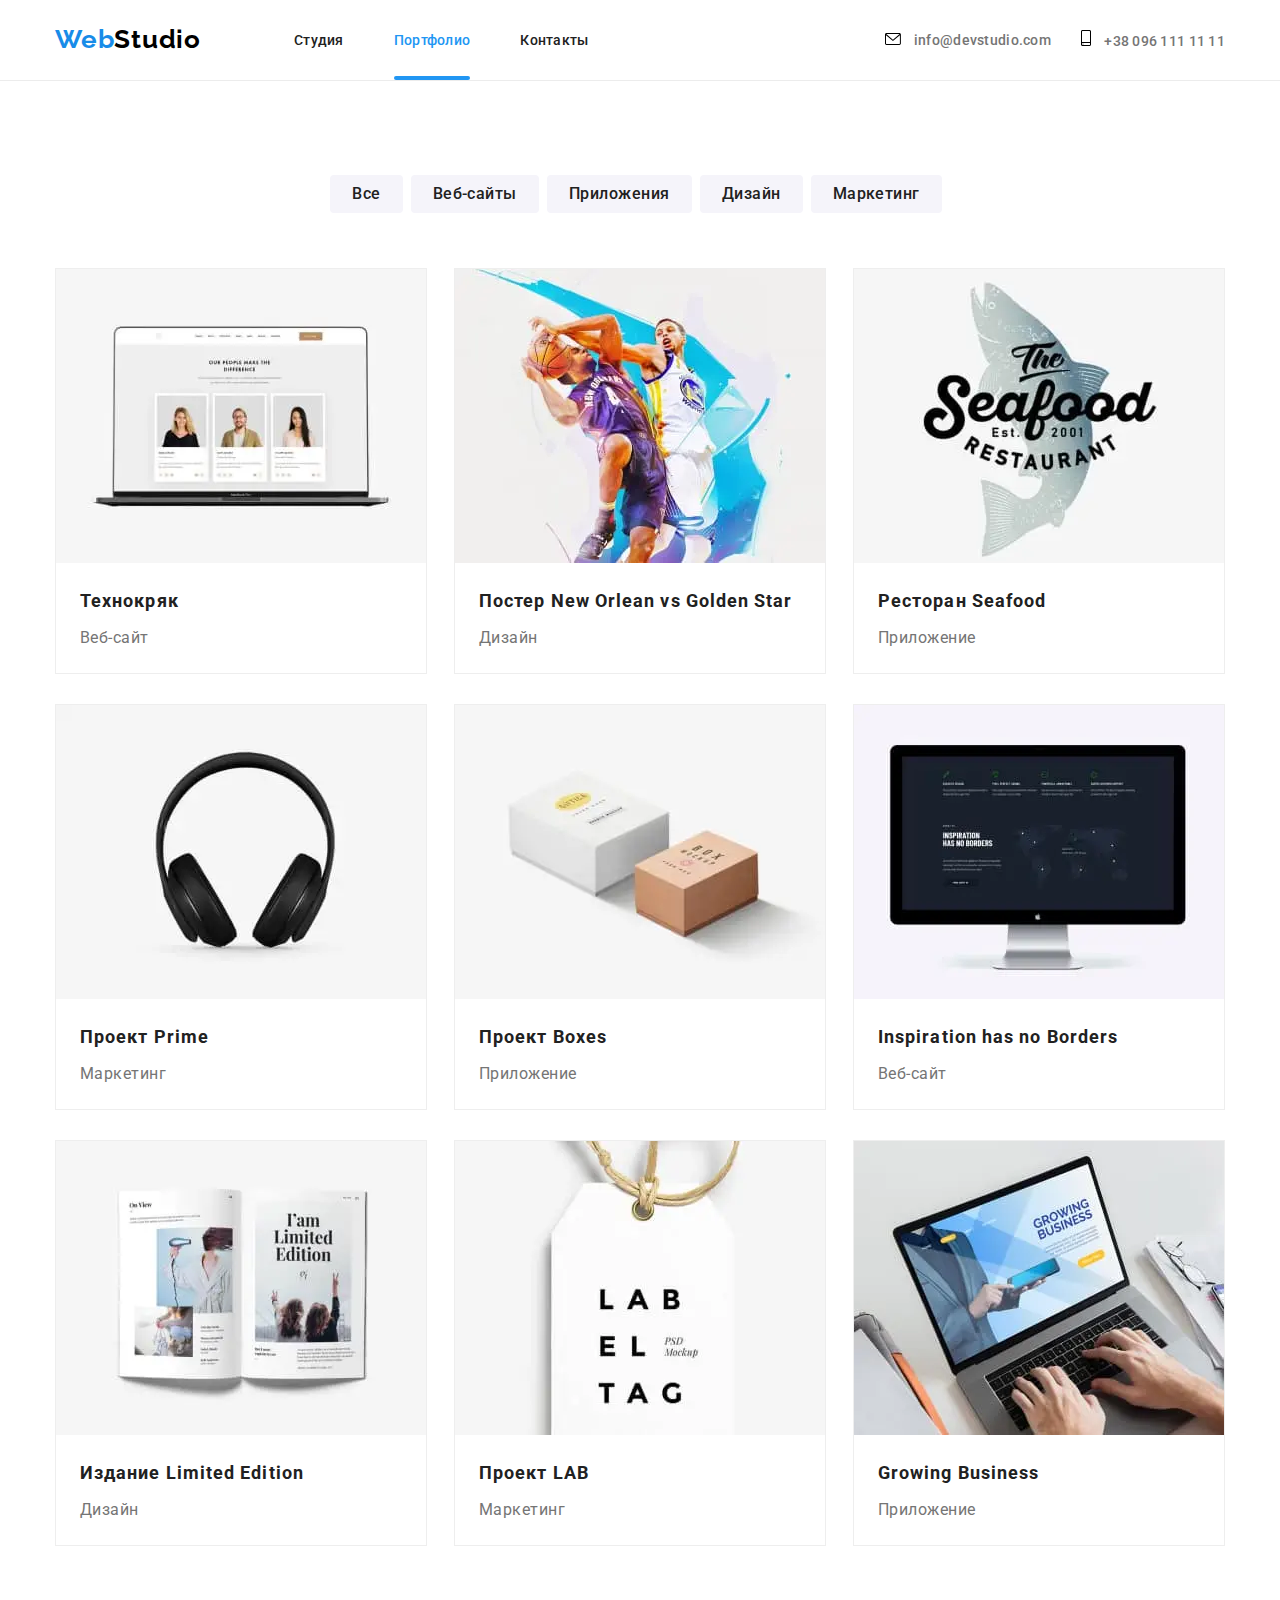
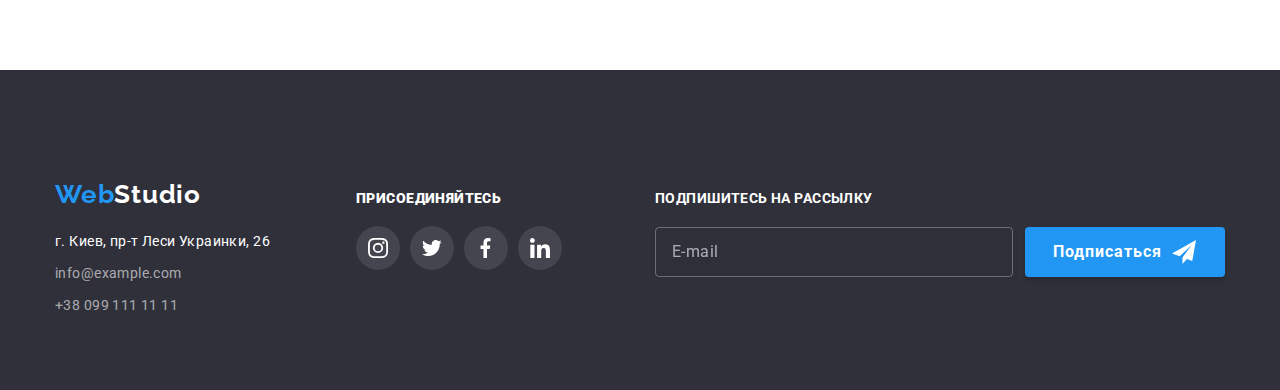
==== portfolio.html @ 48f65a8f "almost done" ====
<!DOCTYPE html>
<html lang="en">
  <head>
    <meta charset="UTF-8" />
    <meta name="viewport" content="width=device-width, initial-scale=1.0" />
    <title>Портфолио</title>
    <link rel="preconnect" href="https://fonts.gstatic.com" />
    <link
      href="https://fonts.googleapis.com/css2?family=Raleway:wght@700&family=Roboto:wght@400;500;700;900&display=swap"
      rel="stylesheet"
    />
    <link
      rel="stylesheet"
      href="https://cdnjs.cloudflare.com/ajax/libs/modern-normalize/1.0.0/modern-normalize.min.css"
    />
    <link rel="stylesheet" href="./css/portfolio.min.css" />
  </head>
  <body>
    <header class="page-header dividing-line">
      <div class="container">
        <nav class="site-nav">
          <a class="nav-logo link" href="index.html">
            Web<span class="nav-logo-style">Studio</span></a
          >
          <ul class="nav-list">
            <li class="nav-list-item">
              <a class="nav-links link" href="./index.html">Студия</a>
            </li>
            <li class="nav-list-item">
              <a
                class="nav-links current portfolio-underline link"
                href="./portfolio.html"
              >
                Портфолио
              </a>
            </li>
            <li class="nav-list-item">
              <a class="nav-links link" href="#"> Контакты</a>
            </li>
          </ul>
        </nav>
        <button type="button" class="burger-button" data-menu-button>
          <svg class="burger-icon">
            <use href="./icons/sprite-svg.svg#icon-burger"></use>
          </svg>
        </button>
        <ul class="contacts-nav">
          <li class="contacts-nav-item">
            <a class="contacts-nav-info link" href="mailto:info@devstudio.com">
              <svg class="contacts-nav-icon-mail">
                <use href="./icons/sprite-svg.svg#icon-mail"></use>
              </svg>
              info@devstudio.com</a
            >
          </li>
          <li class="contacts-nav-item">
            <a class="contacts-nav-info link" href="tel:+380961111111">
              <svg class="contacts-nav-icon-tel">
                <use href="./icons/sprite-svg.svg#icon-smartphone"></use>
              </svg>
              +38 096 111 11 11</a
            >
          </li>
        </ul>
      </div>

      <div class="mobile-menu" data-menu>
        <button type="button" class="mobile-close-button" data-menu-close>
          <svg class="close-icon">
            <use href="./icons/sprite-svg.svg#icon-close"></use>
          </svg>
        </button>
        <ul class="mobile-menu-nav">
          <li class="mobile-menu-nav-item">
            <a href="./index.html" class="mobile-menu-nav-link link current"
              >Студия</a
            >
          </li>
          <li class="mobile-menu-nav-item">
            <a href="./portfolio.html" class="mobile-menu-nav-link link"
              >Портфолио</a
            >
          </li>
          <li class="mobile-menu-nav-item">
            <a href="#" class="mobile-menu-nav-link link">Контакты</a>
          </li>
        </ul>

        <ul class="mobile-contacts-nav">
          <li class="mobile-contacts-nav-item">
            <a href="#" class="mobile-contacts-nav-link link"
              >+38 096 111 11 11</a
            >
          </li>
          <li class="mobile-contacts-nav-item">
            <a href="#" class="mobile-contacts-nav-link link"
              >info@devstudio.com</a
            >
          </li>
        </ul>

        <ul class="mobile-social-list">
          <li class="mobile-social-list-item">
            <a href="#" class="mobile-social-list-link link">Instagram</a>
          </li>
          <li class="mobile-social-list-item">
            <a href="#" class="mobile-social-list-link link">Twitter</a>
          </li>
          <li class="mobile-social-list-item">
            <a href="#" class="mobile-social-list-link link">Facebook</a>
          </li>
          <li class="mobile-social-list-item">
            <a href="#" class="mobile-social-list-link link">LinkedIn</a>
          </li>
        </ul>
      </div>
    </header>
    <main>
      <h1 class="visually-hidden">filters</h1>
      <section class="filter-menu">
        <div class="container">
          <ul class="filter-button-list">
            <li><button type="button" class="filter-button">Все</button></li>
            <li>
              <button type="button" class="filter-button">Веб-сайты</button>
            </li>
            <li>
              <button type="button" class="filter-button">Приложения</button>
            </li>
            <li><button type="button" class="filter-button">Дизайн</button></li>
            <li>
              <button type="button" class="filter-button">Маркетинг</button>
            </li>
          </ul>
        </div>
        <h2 class="visually-hidden">projects</h2>

        <div class="container">
          <ul class="projects-list">
            <li class="projects-list-item">
              <a class="projects-list-link link" href="#">
                <div class="img-container">
                  <picture class="projects-picture">
                    <source
                      srcset="
                        ./portfolio.html.img/portfolio-desktop/techno-crack.webp.webp    1x,
                        ./portfolio.html.img/portfolio-desktop/techno-crack@2x.webp.webp 2x
                      "
                      media="(min-width:1200px)"
                      type="image/webp" />
                    <source
                      srcset="
                        ./portfolio.html.img/portfolio-desktop/techno-crack.jpg    1x,
                        ./portfolio.html.img/portfolio-desktop/techno-crack@2x.jpg 2x
                      "
                      media="(min-width:1200px)" />

                    <source
                      srcset="
                        ./portfolio.html.img/portfolio-tablet/techno-crack.webp.webp    1x,
                        ./portfolio.html.img/portfolio-tablet/techno-crack@2x.webp.webp 2x
                      "
                      media="(min-width:768px)"
                      type="image/webp" />
                    <source
                      srcset="
                        ./portfolio.html.img/portfolio-tablet/techno-crack.jpg    1x,
                        ./portfolio.html.img/portfolio-tablet/techno-crack@2x.jpg 2x
                      "
                      media="(min-width:768px)" />

                    <source
                      srcset="
                        ./portfolio.html.img/portfolio-mobile/techno-crack.webp.webp    1x,
                        ./portfolio.html.img/portfolio-mobile/techno-crack@2x.webp.webp 2x
                      "
                      media="(min-width:480px)"
                      type="image/webp" />
                    <source
                      srcset="
                        ./portfolio.html.img/portfolio-mobile/techno-crack.jpg    1x,
                        ./portfolio.html.img/portfolio-mobile/techno-crack@2x.jpg 2x
                      "
                      media="(min-width:480px)" />
                    <img
                      src="./portfolio.html.img/portfolio-mobile/techno-crack.jpg"
                      alt="list of three persons on the laptop"
                  /></picture>
                  <p class="overlay">
                    Технокряк это современная площадка распространения
                    коронавируса. Компании используют эту платформу для
                    цифрового шпионажа и атак на защищённые сервера конкурентов.
                  </p>
                </div>
                <div class="img-description">
                  <h3 class="description-title">Технокряк</h3>
                  <p class="description-paragraph">Веб-сайт</p>
                </div>
              </a>
            </li>
            <li class="projects-list-item">
              <a class="projects-list-link link" href="#">
                <div class="img-container">
                  <picture class="projects-picture">
                    <source
                      srcset="
                        ./portfolio.html.img/portfolio-desktop/poster.webp.webp    1x,
                        ./portfolio.html.img/portfolio-desktop/poster@2x.webp.webp 2x
                      "
                      media="(min-width:1200px)"
                      type="image/webp" />
                    <source
                      srcset="
                        ./portfolio.html.img/portfolio-desktop.poster.jpg    1x,
                        ./portfolio.html.img/portfolio-desktop/poster@2x.jpg 2x
                      "
                      media="(min-width:1200px)" />
                    <source
                      srcset="
                        ./portfolio.html.img/portfolio-tablet/poster.webp.webp    1x,
                        ./portfolio.html.img/portfolio-tablet/poster@2x.webp.webp 2x
                      "
                      media="(min-width:768px)"
                      type="image/webp" />
                    <source
                      srcset="
                        ./portfolio.html.img/portfolio-tablet/poster.jpg    1x,
                        ./portfolio.html.img/portfolio-tablet/poster@2x.jpg 2x
                      "
                      media="(min-width:768px)" />
                    <source
                      srcset="
                        ./portfolio.html.img/portfolio-mobile/poster.webp.webp    1x,
                        ./portfolio.html.img/portfolio-mobile/poster@2x.webp.webp 2x
                      "
                      media="(min-width:480px)"
                      type="image/webp" />
                    <source
                      srcset="
                        ./portfolio.html.img/portfolio-mobile/poster.jpg    1x,
                        ./portfolio.html.img/portfolio-mobile/poster@2x.jpg 2x
                      "
                      media="(min-width:480px)" />
                    <img
                      src="./portfolio.html.img/portfolio-mobile/poster.jpg"
                      alt="New Orlean vs Golden Star Poster"
                  /></picture>
                  <p class="overlay">
                    Не волнуйтесь, если что-то не работает. Если бы всё
                    работало, вас бы уволили.
                  </p>
                </div>
                <div class="img-description">
                  <h3 class="description-title">
                    Постер New Orlean vs Golden Star
                  </h3>
                  <p class="description-paragraph">Дизайн</p>
                </div>
              </a>
            </li>
            <li class="projects-list-item">
              <a class="projects-list-link link" href="#">
                <div class="img-container">
                  <picture class="projects-picture">
                    <source
                      srcset="
                        ./portfolio.html.img/portfolio-desktop/seafood.webp.webp    1x,
                        ./portfolio.html.img/portfolio-desktop/seafood@2x.webp.webp 2x
                      "
                      media="(min-width:1200px)"
                      type="image/webp" />
                    <source
                      srcset="
                        ./portfolio.html.img/portfolio-desktop/seafood.jpg    1x,
                        ./portfolio.html.img/portfolio-desktop/seafood@2x.jpg 2x
                      "
                      media="(min-width:1200px)" />

                    <source
                      srcset="
                        ./portfolio.html.img/portfolio-tablet/seafood.webp.webp    1x,
                        ./portfolio.html.img/portfolio-tablet/seafood@2x.webp.webp 2x
                      "
                      media="(min-width:768px)"
                      type="image/webp" />

                    <source
                      srcset="
                        ./portfolio.html.img/portfolio-tablet/seafood.jpg    1x,
                        ./portfolio.html.img/portfolio-tablet/seafood@2x.jpg 2x
                      "
                      media="(min-width:768px)" />

                    <source
                      srcset="
                        ./portfolio.html.img/portfolio-mobile/seafood.webp.webp    1x,
                        ./portfolio.html.img/portfolio-mobile/seafood@2x.webp.webp 2x
                      "
                      media="(min-width:480px)"
                      type="image/webp" />

                    <source
                      srcset="
                        ./portfolio.html.img/portfolio-mobile/seafood.jpg    1x,
                        ./portfolio.html.img/portfolio-mobile/seafood@2x.jpg 2x
                      "
                      media="(min-width:480px)" />

                    <img
                      src="./portfolio.html.img/portfolio-mobile/seafood.jpg"
                      alt="the seafood restaurant logo"
                  /></picture>

                  <p class="overlay">
                    Я думаю, что Microsoft назвал технологию .Net для того,
                    чтобы она не показывалась в списках директорий Unix.
                  </p>
                </div>
                <div class="img-description">
                  <h3 class="description-title">Ресторан Seafood</h3>
                  <p class="description-paragraph">Приложение</p>
                </div>
              </a>
            </li>
            <li class="projects-list-item">
              <a class="projects-list-link link" href="#">
                <div class="img-container">
                  <picture class="projects-picture">
                    <source
                      srcset="
                        ./portfolio.html.img/portfolio-desktop/headphones.webp.webp  1x,
                        portfolio.html.img/portfolio-desktop/headphones@2x.webp.webp 2x
                      "
                      media="(min-width:1200px)"
                      type="image/webp" />

                    <source
                      srcset="
                        ./portfolio.html.img/portfolio-desktop/headphones.jpg  1x,
                        portfolio.html.img/portfolio-desktop/headphones@2x.jpg 2x
                      "
                      media="(min-width:1200px)" />

                    <source
                      srcset="
                        ./portfolio.html.img/portfolio-tablet/headphones.webp.webp  1x,
                        portfolio.html.img/portfolio-tablet/headphones@2x.webp.webp 2x
                      "
                      media="(min-width:768px)"
                      type="image/webp" />

                    <source
                      srcset="
                        ./portfolio.html.img/portfolio-tablet/headphones.jpg  1x,
                        portfolio.html.img/portfolio-tablet/headphones@2x.jpg 2x
                      "
                      media="(min-width:768px)" />

                    <source
                      srcset="
                        ./portfolio.html.img/portfolio-mobile/headphones.webp.webp  1x,
                        portfolio.html.img/portfolio-mobile/headphones@2x.webp.webp 2x
                      "
                      media="(min-width:480px)"
                      type="image/webp" />

                    <source
                      srcset="
                        ./portfolio.html.img/portfolio-mobile/headphones.jpg  1x,
                        portfolio.html.img/portfolio-mobile/headphones@2x.jpg 2x
                      "
                      media="(min-width:480px)" />
                    <img
                      src="./portfolio.html.img/portfolio-mobile/headphones.jpg"
                      alt="headphones "
                  /></picture>
                  <p class="overlay">
                    Объектно-ориентированная версия «спагетти кода» — это,
                    конечно, «лазанья код» (очень много слоев).
                  </p>
                </div>
                <div class="img-description">
                  <h3 class="description-title">Проект Prime</h3>
                  <p class="description-paragraph">Маркетинг</p>
                </div>
              </a>
            </li>
            <li class="projects-list-item">
              <a class="projects-list-link link" href="#">
                <div class="img-container">
                  <picture class="projects-picture">
                    <source
                      srcset="
                        ./portfolio.html.img/portfolio-desktop/boxes.webp.webp    1x,
                        ./portfolio.html.img/portfolio-desktop/boxes@2x.webp.webp 2x
                      "
                      media="(min-width:1200px)"
                      type="image/webp" />

                    <source
                      srcset="
                        ./portfolio.html.img/portfolio-desktop/boxes.jpg    1x,
                        ./portfolio.html.img/portfolio-desktop/boxes@2x.jpg 2x
                      "
                      media="(min-width:1200px)" />
                    <source
                      srcset="
                        ./portfolio.html.img/portfolio-tablet/boxes.webp.webp    1x,
                        ./portfolio.html.img/portfolio-tablet/boxes@2x.webp.webp 2x
                      "
                      media="(min-width:768px)"
                      type="image/webp" />
                    <source
                      srcset="
                        ./portfolio.html.img/portfolio-tablet/boxes.jpg    1x,
                        ./portfolio.html.img/portfolio-tablet/boxes@2x.jpg 2x
                      "
                      media="(min-width:768px)" />

                    <source
                      srcset="
                        ./portfolio.html.img/portfolio-mobile/boxes.webp.webp    1x,
                        ./portfolio.html.img/portfolio-mobile/boxes@2x.webp.webp 2x
                      "
                      media="(min-width:480px)"
                      type="image/webp" />
                    <source
                      srcset="
                        ./portfolio.html.img/portfolio-mobile/boxes.jpg    1x,
                        ./portfolio.html.img/portfolio-mobile/boxes@2x.jpg 2x
                      "
                      media="(min-width:480px)" />

                    <img
                      src="./portfolio.html.img/portfolio-mobile/boxes.jpg"
                      alt="brown and white boxes"
                  /></picture>
                  <p class="overlay">
                    Болтовня ничего не стоит. Покажите мне код.
                  </p>
                </div>
                <div class="img-description">
                  <h3 class="description-title">Проект Boxes</h3>
                  <p class="description-paragraph">Приложение</p>
                </div>
              </a>
            </li>
            <li class="projects-list-item">
              <a class="projects-list-link link" href="#">
                <div class="img-container">
                  <picture class="projects-picture">
                    <source
                      srcset="
                        ./portfolio.html.img/portfolio-desktop/monitor.webp.webp    1x,
                        ./portfolio.html.img/portfolio-desktop/monitor@2x.webp.webp 2x
                      "
                      media="(min-width:1200px)"
                      type="image/webp" />

                    <source
                      srcset="
                        ./portfolio.html.img/portfolio-desktop/monitor.jpg    1x,
                        ./portfolio.html.img/portfolio-desktop/monitor@2x.jpg 2x
                      "
                      media="(min-width:1200px)" />

                    <source
                      srcset="
                        ./portfolio.html.img/portfolio-tablet/monitor.webp.webp    1x,
                        ./portfolio.html.img/portfolio-tablet/monitor@2x.webp.webp 2x
                      "
                      media="(min-width:768px)"
                      type="image/webp" />
                    <source
                      srcset="
                        ./portfolio.html.img/portfolio-tablet/monitor.jpg    1x,
                        ./portfolio.html.img/portfolio-tablet/monitor@2x.jpg 2x
                      "
                      media="(min-width:768px)" />
                    <source
                      srcset="
                        ./portfolio.html.img/portfolio-mobile/monitor.webp.webp    1x,
                        ./portfolio.html.img/portfolio-mobile/monitor@2x.webp.webp 2x
                      "
                      media="(min-width:480px)"
                      type="image/webp" />
                    <source
                      srcset="
                        ./portfolio.html.img/portfolio-mobile/monitor.jpg    1x,
                        ./portfolio.html.img/portfolio-mobile/monitor@2x.jpg 2x
                      "
                      media="(min-width:480px)" />
                    <img
                      src="./portfolio.html.img/portfolio-mobile/monitor.jpg"
                      alt="monitor with information on it "
                  /></picture>
                  <p class="overlay">
                    В теории, теория и практика неразделимы. На практике это не
                    так.
                  </p>
                </div>
                <div class="img-description">
                  <h3 class="description-title">Inspiration has no Borders</h3>
                  <p class="description-paragraph">Веб-сайт</p>
                </div>
              </a>
            </li>
            <li class="projects-list-item">
              <a class="projects-list-link link" href="#">
                <div class="img-container">
                  <picture class="projects-picture">
                    <source
                      srcset="
                        ./portfolio.html.img/portfolio-desktop/limited-edition.webp.webp    1x,
                        ./portfolio.html.img/portfolio-desktop/limited-edition@2x.webp.webp 2x
                      "
                      media="(min-width:1200px)"
                      type="image/webp" />

                    <source
                      srcset="
                        ./portfolio.html.img/portfolio-desktop/limited-edition.jpg    1x,
                        ./portfolio.html.img/portfolio-desktop/limited-edition@2x.jpg 2x
                      "
                      media="(min-width:1200px)" />
                    <source
                      srcset="
                        ./portfolio.html.img/portfolio-tablet/limited-edition.webp.webp    1x,
                        ./portfolio.html.img/portfolio-tablet/limited-edition@2x.webp.webp 2x
                      "
                      media="(min-width:768px)"
                      type="image/webp" />
                    <source
                      srcset="
                        ./portfolio.html.img/portfolio-tablet/limited-edition.jpg    1x,
                        ./portfolio.html.img/portfolio-tablet/limited-edition@2x.jpg 2x
                      "
                      media="(min-width:768px)" />

                    <source
                      srcset="
                        ./portfolio.html.img/portfolio-mobile/limited-edition.webp.webp    1x,
                        ./portfolio.html.img/portfolio-mobile/limited-edition@2x.webp.webp 2x
                      "
                      media="(min-width:480px)"
                      type="image/webp" />
                    <source
                      srcset="
                        ./portfolio.html.img/portfolio-mobile/limited-edition.jpg    1x,
                        ./portfolio.html.img/portfolio-mobile/limited-edition@2x.jpg 2x
                      "
                      media="(min-width:480px)" />
                    <img
                      src="./portfolio.html.img/portfolio-mobile/limited-edition.jpg"
                      alt="a book "
                  /></picture>
                  <p class="overlay">
                    Отладка кода вдвое сложнее, чем его написание. Так что если
                    вы пишете код настолько умно, насколько можете, то вы по
                    определению недостаточно сообразительны, чтобы его
                    отлаживать.
                  </p>
                </div>
                <div class="img-description">
                  <h3 class="description-title">Издание Limited Edition</h3>
                  <p class="description-paragraph">Дизайн</p>
                </div>
              </a>
            </li>
            <li class="projects-list-item">
              <a class="projects-list-link link" href="#">
                <div class="img-container">
                  <picture class="projects-picture">
                    <source
                      srcset="
                        ./portfolio.html.img/portfolio-desktop/lab.webp.webp    1x,
                        ./portfolio.html.img/portfolio-desktop/lab@2x.webp.webp 2x
                      "
                      media="(min-width:1200px)"
                      type="image/webp" />
                    <source
                      srcset="
                        ./portfolio.html.img/portfolio-desktop/lab.jpg    1x,
                        ./portfolio.html.img/portfolio-desktop/lab@2x.jpg 2x
                      "
                      media="(min-width:1200px)" />
                    <source
                      srcset="
                        ./portfolio.html.img/portfolio-tablet/lab.webp.webp    1x,
                        ./portfolio.html.img/portfolio-tablet/lab@2x.webp.webp 2x
                      "
                      media="(min-width:768px)"
                      type="image/webp" />
                    <source
                      srcset="
                        ./portfolio.html.img/portfolio-tablet/lab.jpg    1x,
                        ./portfolio.html.img/portfolio-tablet/lab@2x.jpg 2x
                      "
                      media="(min-width:768px)" />

                    <source
                      srcset="
                        ./portfolio.html.img/portfolio-mobile/lab.webp.webp    1x,
                        ./portfolio.html.img/portfolio-mobile/lab@2x.webp.webp 2x
                      "
                      media="(min-width:480px)
                       "
                      type="imae/webp" />
                    <source
                      srcset="
                        ./portfolio.html.img/portfolio-mobile/lab.jpg    1x,
                        ./portfolio.html.img/portfolio-mobile/lab@2x.jpg 2x
                      "
                      media="(min-width:480px)" />
                    <img
                      src="./portfolio.html.img/portfolio-mobile/lab.jpg"
                      alt="labeltag"
                  /></picture>
                  <p class="overlay">
                    Большинство хороших программистов делают свою работу не
                    потому, что ожидают оплаты или признания, а потому что
                    получают удовольствие от программирования.
                  </p>
                </div>
                <div class="img-description">
                  <h3 class="description-title">Проект LAB</h3>
                  <p class="description-paragraph">Маркетинг</p>
                </div>
              </a>
            </li>
            <li class="projects-list-item">
              <a class="projects-list-link link" href="#">
                <div class="img-container">
                  <picture class="projects-picture">
                    <source
                      srcset="
                        ./portfolio.html.img/portfolio-desktop/growing-business.webp.webp    1x,
                        ./portfolio.html.img/portfolio-desktop/growing-business@2x.webp.webp 2x
                      "
                      media="(min-width:1200px)"
                      type="image/webp" />
                    <source
                      srcset="
                        ./portfolio.html.img/portfolio-desktop/growing-business.jpg    1x,
                        ./portfolio.html.img/portfolio-desktop/growing-business@2x.jpg 2x
                      "
                      media="(min-width:1200px)" />
                    <source
                      srcset="
                        ./portfolio.html.img/portfolio-tablet/growing-business.webp.webp    1x,
                        ./portfolio.html.img/portfolio-tablet/growing-business@2x.webp.webp 2x
                      "
                      media="(min-width:768px)"
                      type="image/webp" />
                    <source
                      srcset="
                        ./portfolio.html.img/portfolio-tablet/growing-business.jpg    1x,
                        ./portfolio.html.img/portfolio-tablet/growing-business@2x.jpg 2x
                      "
                      media="(min-width:768px)" />
                    <source
                      srcset="
                        ./portfolio.html.img/portfolio-mobile/growing-business.webp.webp    1x,
                        ./portfolio.html.img/portfolio-mobile/growing-business@2x.webp.webp 2x
                      "
                      media="(min-width:480px)"
                      type="image/webp" />
                    <source
                      srcset="
                        ./portfolio.html.img/portfolio-mobile/growing-business.jpg    1x,
                        ./portfolio.html.img/portfolio-mobile/growing-business@2x.jpg 2x
                      "
                      media="(min-width:480px)" />
                    <img
                      src="./portfolio.html.img/portfolio-mobile/growing-business.jpg"
                      alt="a person works on laptop "
                  /></picture>
                  <p class="overlay">
                    Всегда пишите код так, будто сопровождать его будет склонный
                    к насилию психопат, который знает, где вы живете.
                  </p>
                </div>
                <div class="img-description">
                  <h3 class="description-title">Growing Business</h3>
                  <p class="description-paragraph">Приложение</p>
                </div>
              </a>
            </li>
          </ul>
        </div>
      </section>
    </main>
    <footer class="footer">
      <div class="container footer-social-container">
        <address class="main-contacts">
          <a href="index.html" class="footer-logo link">
            Web<span class="footer-logo-style">Studio</span></a
          >
          <ul>
            <li class="footer-list-item">
              <a
                class="address-on-map link"
                href="https://goo.gl/maps/1etui27LHii61bxHA"
                target="_blank"
                >г. Киев, пр-т Леси Украинки, 26</a
              >
            </li>
            <li class="footer-list-item">
              <a class="footer-contact-info link" href="mailto:info@example.com"
                >info@example.com</a
              >
            </li>
            <li class="footer-list-item">
              <a class="footer-contact-info link" href="tel:+380991111111">
                +38 099 111 11 11</a
              >
            </li>
          </ul>
        </address>

        <div class="footer-links-list">
          <p class="join-us">присоединяйтесь</p>
          <ul class="footer-social-list">
            <li class="footer-social-item">
              <a href="" class="footer-social-link link">
                <svg class="footer-social-icon">
                  <use href="./icons/sprite-svg.svg#icon-instagram"></use>
                </svg>
              </a>
            </li>
            <li class="footer-social-item">
              <a href="" class="footer-social-link link">
                <svg class="footer-social-icon">
                  <use href="./icons/sprite-svg.svg#icon-twitter"></use>
                </svg>
              </a>
            </li>
            <li class="footer-social-item">
              <a href="" class="footer-social-link link">
                <svg class="footer-social-icon">
                  <use href="./icons/sprite-svg.svg#icon-facebook"></use>
                </svg>
              </a>
            </li>
            <li class="footer-social-item">
              <a href="" class="footer-social-link link">
                <svg class="footer-social-icon">
                  <use href="./icons/sprite-svg.svg#icon-linkedin"></use>
                </svg>
              </a>
            </li>
          </ul>
        </div>
        <div class="footer-submit-wrapper">
          <p class="footer-action-call">Подпишитесь на рассылку</p>
          <form action="#" class="footer-submit-form">
            <input
              type="email"
              placeholder="E-mail"
              class="footer-submit-input"
              name="user-email"
              required=""
            /><button class="footer-submit-button" type="submit">
              Подписаться
              <svg width="24" height="24" class="submit-icon">
                <use href="./icons/sprite-svg.svg#icon-send"></use>
              </svg>
            </button>
          </form>
        </div>
      </div>
    </footer>
    <script src="./js/mobile-menu.js"></script>
  </body>
</html>
---- css/portfolio.min.css ----
:root{--mostly-used-color: #212121;--second-level-color: #757575;--accent-color: #2196f3}body{color:var(--mostly-used-color);font-family:Roboto, sans-serif}ul,ol{padding:0;margin:0}.visually-hidden{position:absolute !important;clip:rect(1px 1px 1px 1px);clip:rect(1px, 1px, 1px, 1px);padding:0 !important;border:0 !important;height:1px !important;width:1px !important;overflow:hidden}h1,h2,h3,h4,h5,h6,p{margin:0;padding:0}li{list-style:none}.link{text-decoration:none;color:inherit}.anchor{display:inline-block}img{display:block;max-width:100%;height:auto}.container{width:100%;padding:0 15px}.page-header .container{display:-webkit-box;display:-ms-flexbox;display:flex;-webkit-box-pack:justify;-ms-flex-pack:justify;justify-content:space-between;-webkit-box-align:center;-ms-flex-align:center;align-items:center;margin:0 auto}@media screen and (max-width: 479px){.customers-list{-webkit-box-pack:center;-ms-flex-pack:center;justify-content:center}}@media screen and (min-width: 480px){.container{width:480px;margin:0 auto}}@media screen and (min-width: 768px){.container{width:768px;margin:0 auto}}@media screen and (min-width: 1200px){.container{width:1200px}}@media screen and (max-width: 767px){.nav-list{display:none}.contacts-nav{display:none}}.nav-logo,.footer-logo{display:-webkit-box;display:-ms-flexbox;display:flex;font-family:Raleway;font-weight:700;font-size:26px;line-height:1.192;letter-spacing:0.03em;color:#2196f3;-webkit-transition:color 250ms cubic-bezier(0.4, 0, 0.2, 1);transition:color 250ms cubic-bezier(0.4, 0, 0.2, 1)}.nav-logo-style{color:#000000}.nav-logo,.footer-logo:focus,.nav-logo,.footer-logo:hover{color:#188ce8}@media screen and (max-width: 767px){.burger-button,.mobile-close-button{background-color:transparent;border:none;padding:0}.burger-icon{width:40px;height:40px;-webkit-transition:fill 250ms cubic-bezier(0.4, 0, 0.2, 1);transition:fill 250ms cubic-bezier(0.4, 0, 0.2, 1)}.burger-button:focus .burger-icon{fill:var(--accent-color)}.mobile-menu{position:absolute;top:0;left:50%;-webkit-transform:translateX(-50%) translateY(-100%);transform:translateX(-50%) translateY(-100%);width:100%;max-width:480px;height:100vh;padding:48px 40px;background-color:#ffffff;overflow-y:scroll;z-index:99;-webkit-transition:-webkit-transform 250ms cubic-bezier(0.4, 0, 0.2, 1);transition:-webkit-transform 250ms cubic-bezier(0.4, 0, 0.2, 1);transition:transform 250ms cubic-bezier(0.4, 0, 0.2, 1);transition:transform 250ms cubic-bezier(0.4, 0, 0.2, 1), -webkit-transform 250ms cubic-bezier(0.4, 0, 0.2, 1)}.mobile-menu.is-open{-webkit-transform:translateX(-50%) translateY(0%);transform:translateX(-50%) translateY(0%)}.close-icon{width:40px;height:40px;-webkit-transition:fill 250ms cubic-bezier(0.4, 0, 0.2, 1);transition:fill 250ms cubic-bezier(0.4, 0, 0.2, 1)}.mobile-close-button{position:absolute;top:10px;right:15px}.mobile-close-button:focus .close-icon{fill:var(--accent-color)}.mobile-menu-nav-link{font-weight:500;font-size:40px;line-height:1.175;letter-spacing:0.02em}.mobile-menu-nav-link:focus{color:var(--accent-color)}.current{color:var(--accent-color)}.mobile-menu-nav-item:not(:last-child){margin-bottom:32px}.mobile-contacts-nav-item:first-child{font-weight:500;margin-top:306px;font-size:34px;line-height:1.176;letter-spacing:0.02em;color:var(--accent-color);margin-bottom:32px;-webkit-box-align:center;-ms-flex-align:center;align-items:center}.mobile-contacts-nav-item:last-child{font-weight:500;font-size:24px;line-height:1.166;letter-spacing:0.02em}.mobile-social-list{display:-webkit-box;display:-ms-flexbox;display:flex}.mobile-social-list-link{font-weight:500;font-size:18px;line-height:1.22;letter-spacing:0.02em;color:var(--accent-color)}.mobile-social-list-item:not(:last-child)::after{content:'';margin-left:10px;margin-right:-10px;width:22px;height:0px;border:1px solid rgba(33,33,33,0.2);-webkit-transform:rotate(90deg);transform:rotate(90deg)}.mobile-social-list-item{margin-top:64px}.mobile-social-list-item:not(:first-child){margin-left:20px}}@media screen and (min-width: 768px){.mobile-menu{display:none}.burger-button{display:none}.site-nav{display:-webkit-box;display:-ms-flexbox;display:flex;-webkit-box-align:center;-ms-flex-align:center;align-items:center}.nav-list{display:-webkit-box;display:-ms-flexbox;display:flex;margin-left:88px}.nav-list-item{margin-right:50px}.nav-list-item:last-child{margin-right:0px}.contacts-nav-icon-mail{width:14px;height:10px}.contacts-nav-icon-tel{width:10px;height:14px}.nav-logo{padding-top:26px;padding-bottom:26px}.contacts-nav-info{font-weight:500;font-size:12px;line-height:1.166;letter-spacing:0.02em}.contacts-nav-item:not(:last-child){margin-bottom:10px}.nav-links{font-weight:500;position:relative;display:block;font-size:14px;padding-bottom:32px;padding-top:32px;line-height:1.142;letter-spacing:0.02em;-webkit-transition:color 250ms cubic-bezier(0.4, 0, 0.2, 1);transition:color 250ms cubic-bezier(0.4, 0, 0.2, 1)}.nav-links:hover,.nav-links:focus{color:var(--accent-color)}.current{color:var(--accent-color)}}@media screen and (min-width: 1200px){.contacts-nav{display:-webkit-box;display:-ms-flexbox;display:flex;margin-left:auto;-webkit-box-align:center;-ms-flex-align:center;align-items:center;-webkit-box-pack:center;-ms-flex-pack:center;justify-content:center}.contacts-nav .contacts-nav-item:not(:last-child){margin-right:30px}.nav-list{margin-left:93px}.nav-list{display:-webkit-box;display:-ms-flexbox;display:flex}.nav-list .nav-list-item:not(:last-child){margin-right:50px}.contacts-nav-icon-mail{width:16px;height:12px;margin-right:10px}.contacts-nav-icon-tel{width:10px;height:16px;margin-right:10px}.contacts-nav-info{font-weight:500;font-size:14px;line-height:1.142;letter-spacing:0.02em}.contacts-nav-item:not(:last-child){margin-bottom:0px}.nav-logo{padding-top:24px;padding-bottom:25px}.nav-logo,.footer-logo{font-family:Raleway;font-weight:700;font-size:26px;line-height:1.192;letter-spacing:0.03em;color:#2196f3;-webkit-transition:color 250ms cubic-bezier(0.4, 0, 0.2, 1);transition:color 250ms cubic-bezier(0.4, 0, 0.2, 1)}.nav-logo-style{color:#000000}.nav-logo,.footer-logo:focus,.nav-logo,.footer-logo:hover{color:#188ce8}.contacts-nav-info{font-weight:500;font-size:14px;line-height:1.142;letter-spacing:0.02em;color:var(--second-level-color);-webkit-transition:color 250ms cubic-bezier(0.4, 0, 0.2, 1);transition:color 250ms cubic-bezier(0.4, 0, 0.2, 1)}.contacts-nav-info:hover,.contacts-nav-info:focus{color:var(--accent-color)}.page-header .contacts-nav-info{padding-top:32px;padding-bottom:32px}.contacts-nav-icon-mail{-webkit-transition:fill 250ms cubic-bezier(0.4, 0, 0.2, 1);transition:fill 250ms cubic-bezier(0.4, 0, 0.2, 1)}.contacts-nav-info:hover .contacts-nav-icon-mail,.contacts-nav-info:focus .contacts-nav-icon-mail{fill:var(--accent-color)}.contacts-nav-icon-tel{-webkit-transition:fill 250ms cubic-bezier(0.4, 0, 0.2, 1);transition:fill 250ms cubic-bezier(0.4, 0, 0.2, 1)}.contacts-nav-info:hover .contacts-nav-icon-tel,.contact-nav-info:focus .contacts-nav-icon-tel{fill:var(--accent-color)}}.studio-underline::after{position:absolute;bottom:0;content:'';display:block;width:100%;height:4px;background:#2196f3;border-radius:2px}.portfolio-underline::before{position:absolute;bottom:0;content:'';display:block;width:100%;height:4px;background:#2196f3;border-radius:2px}.dividing-line{border-bottom:1px solid #ececec}.filter-menu{padding-top:94px;padding-bottom:94px}.filter-button-list{display:-webkit-box;display:-ms-flexbox;display:flex;-ms-flex-wrap:wrap;flex-wrap:wrap;margin-bottom:40px}.filter-button:nth-last-child(-n+2){margin-bottom:15px}.filter-button{font-weight:500;padding-left:22px;padding-right:22px;padding-top:6px;padding-bottom:6px;font-size:16px;line-height:1.625;letter-spacing:0.03em;color:var(--mostly-used-color);margin-right:8px;background:#f5f4fa;border:none;border-radius:4px;cursor:pointer;-webkit-transition:all 250ms cubic-bezier(0.4, 0, 0.2, 1);transition:all 250ms cubic-bezier(0.4, 0, 0.2, 1)}.filter-button:hover,.filter-button:focus{color:#ffffff;background-color:var(--accent-color);-webkit-box-shadow:0px 3px 1px rgba(0,0,0,0.1),0px 1px 2px rgba(0,0,0,0.08),0px 2px 2px rgba(0,0,0,0.12);box-shadow:0px 3px 1px rgba(0,0,0,0.1),0px 1px 2px rgba(0,0,0,0.08),0px 2px 2px rgba(0,0,0,0.12);border-radius:4px}@media screen and (min-width: 768px){.filter-button-list{-webkit-box-pack:center;-ms-flex-pack:center;justify-content:center}}.projects-list{display:-webkit-box;display:-ms-flexbox;display:flex;-ms-flex-wrap:wrap;flex-wrap:wrap}.projects-list-link{display:block;background:#ffffff;border:1px solid #eeeeee;-webkit-box-sizing:border-box;box-sizing:border-box;-webkit-transition:background-color 250ms cubic-bezier(0.4, 0, 0.2, 1),border 250ms cubic-bezier(0.4, 0, 0.2, 1),-webkit-box-shadow 250ms cubic-bezier(0.4, 0, 0.2, 1);transition:background-color 250ms cubic-bezier(0.4, 0, 0.2, 1),border 250ms cubic-bezier(0.4, 0, 0.2, 1),-webkit-box-shadow 250ms cubic-bezier(0.4, 0, 0.2, 1);transition:background-color 250ms cubic-bezier(0.4, 0, 0.2, 1),border 250ms cubic-bezier(0.4, 0, 0.2, 1),box-shadow 250ms cubic-bezier(0.4, 0, 0.2, 1);transition:background-color 250ms cubic-bezier(0.4, 0, 0.2, 1),border 250ms cubic-bezier(0.4, 0, 0.2, 1),box-shadow 250ms cubic-bezier(0.4, 0, 0.2, 1),-webkit-box-shadow 250ms cubic-bezier(0.4, 0, 0.2, 1)}.projects-list-link:hover,.projects-list-link:focus{background-color:#ffffff;border:1px solid #eeeeee;-webkit-box-sizing:border-box;box-sizing:border-box;-webkit-box-shadow:0px 1px 1px rgba(0,0,0,0.12),0px 4px 4px rgba(0,0,0,0.06),1px 4px 6px rgba(0,0,0,0.16);box-shadow:0px 1px 1px rgba(0,0,0,0.12),0px 4px 4px rgba(0,0,0,0.06),1px 4px 6px rgba(0,0,0,0.16)}.img-container{position:relative;overflow:hidden}.overlay{position:absolute;width:100%;height:100%;top:0;left:0;padding:63px 24px;font-weight:400;font-size:18px;line-height:1.555;letter-spacing:0.03em;color:#ffffff;background-color:rgba(33,150,243,0.9);-webkit-transform:translateY(100%);transform:translateY(100%);-webkit-transition:-webkit-transform 250ms cubic-bezier(0.4, 0, 0.2, 1);transition:-webkit-transform 250ms cubic-bezier(0.4, 0, 0.2, 1);transition:transform 250ms cubic-bezier(0.4, 0, 0.2, 1);transition:transform 250ms cubic-bezier(0.4, 0, 0.2, 1), -webkit-transform 250ms cubic-bezier(0.4, 0, 0.2, 1)}.projects-list-link:hover .overlay,.projects-list-link:focus .overlay{-webkit-transform:translateY(0);transform:translateY(0)}.projects-list-item{margin-bottom:30px}.img-description{padding:20px 24px}.description-title{font-weight:700;font-size:18px;line-height:2;letter-spacing:0.06em;color:var(--mostly-used-color);-webkit-transition:color 250ms cubic-bezier(0.4, 0, 0.2, 1);transition:color 250ms cubic-bezier(0.4, 0, 0.2, 1)}.description-title:hover,.description-title:focus{color:var(--accent-color)}.description-paragraph{font-weight:400;margin-top:4px;font-size:16px;line-height:1.875;letter-spacing:0.03em;color:var(--second-level-color);-webkit-transition:color 250ms cubic-bezier(0.4, 0, 0.2, 1);transition:color 250ms cubic-bezier(0.4, 0, 0.2, 1)}.description-paragraph:hover,.description-paragraph:focus{color:var(--accent-color)}@media screen and (min-width: 768px){.projects-list{-webkit-box-pack:justify;-ms-flex-pack:justify;justify-content:space-between}}.footer{background-color:#2f303a;padding-top:60px;padding-bottom:60px}.footer-logo{margin-bottom:20px;display:-webkit-box;display:-ms-flexbox;display:flex;-webkit-box-pack:center;-ms-flex-pack:center;justify-content:center}.footer-logo-style{color:#ffffff}.footer-list-item{display:-webkit-box;display:-ms-flexbox;display:flex;-webkit-box-pack:center;-ms-flex-pack:center;justify-content:center;margin-bottom:8px}.main-contacts{font-family:inherit;font-style:inherit;min-width:231px}.footer-contact-info{font-weight:400;font-size:14px;line-height:1.714;letter-spacing:0.03em;color:rgba(255,255,255,0.6);-webkit-transition:color 250ms cubic-bezier(0.4, 0, 0.2, 1);transition:color 250ms cubic-bezier(0.4, 0, 0.2, 1)}.footer-contact-info:hover,.footer-contact-info:focus{color:var(--accent-color)}.address-on-map{font-weight:400;font-size:14px;line-height:1.714;letter-spacing:0.03em;color:#ffffff;-webkit-transition:color 250ms cubic-bezier(0.4, 0, 0.2, 1);transition:color 250ms cubic-bezier(0.4, 0, 0.2, 1)}.address-on-map:hover,.address-on-map:focus{color:var(--accent-color)}.footer-social-container{-webkit-box-align:baseline;-ms-flex-align:baseline;align-items:baseline}.footer-social-item{margin-right:10px}.footer-social-item:last-child{margin-right:0px}.join-us{text-align:center;font-weight:900;font-size:14px;line-height:1.142;letter-spacing:0.03em;text-transform:uppercase;color:#ffffff;margin-top:60px;margin-bottom:20px}.footer-social-list{-webkit-box-pack:center;-ms-flex-pack:center;justify-content:center;margin-top:20px;margin-bottom:60px;display:-webkit-box;display:-ms-flexbox;display:flex;-webkit-box-align:baseline;-ms-flex-align:baseline;align-items:baseline}.footer-social-icon{width:20px;height:20px;fill:#ffffff}.footer-social-link{width:44px;height:44px;display:-webkit-box;display:-ms-flexbox;display:flex;-webkit-box-pack:center;-ms-flex-pack:center;justify-content:center;-webkit-box-align:center;-ms-flex-align:center;align-items:center;border-radius:50%;background-color:rgba(255,255,255,0.1);-webkit-transition:background-color 250ms cubic-bezier(0.4, 0, 0.2, 1);transition:background-color 250ms cubic-bezier(0.4, 0, 0.2, 1)}.footer-social-link:hover,.footer-social-link:focus{background-color:var(--accent-color)}.footer-submit-wrapper{display:-webkit-box;display:-ms-flexbox;display:flex;-webkit-box-orient:vertical;-webkit-box-direction:normal;-ms-flex-direction:column;flex-direction:column}.footer-action-call{margin-bottom:20px;text-align:center;font-weight:700;font-size:14px;line-height:1.14;letter-spacing:0.03em;text-transform:uppercase;color:#ffffff}.footer-submit-form{display:-webkit-box;display:-ms-flexbox;display:flex;-webkit-box-align:center;-ms-flex-align:center;align-items:center;-webkit-box-orient:vertical;-webkit-box-direction:normal;-ms-flex-direction:column;flex-direction:column}.footer-submit-input{margin-bottom:20px;border:1px solid rgba(255,255,255,0.3);-webkit-box-sizing:border-box;box-sizing:border-box;-webkit-filter:drop-shadow(0px 4px 4px rgba(0,0,0,0.15));filter:drop-shadow(0px 4px 4px rgba(0,0,0,0.15));border-radius:4px;background-color:inherit;padding-top:15px;padding-bottom:15px;padding-left:16px;width:450px;height:50px;outline:none;font-weight:400;font-size:16px;line-height:1.25;letter-spacing:0.03em;color:#ffffff}.footer-submit-input:focus{border:1px solid var(--accent-color);border-radius:3px}.footer-submit-input::-webkit-input-placeholder{font-weight:400;font-size:16px;line-height:1.25;letter-spacing:0.03em;color:rgba(255,255,255,0.6)}.footer-submit-input:-ms-input-placeholder{font-weight:400;font-size:16px;line-height:1.25;letter-spacing:0.03em;color:rgba(255,255,255,0.6)}.footer-submit-input::-ms-input-placeholder{font-weight:400;font-size:16px;line-height:1.25;letter-spacing:0.03em;color:rgba(255,255,255,0.6)}.footer-submit-input::placeholder{font-weight:400;font-size:16px;line-height:1.25;letter-spacing:0.03em;color:rgba(255,255,255,0.6)}@media screen and (max-width: 479px){.footer-submit-input{width:320px}}.footer-submit-button{width:200px;display:-webkit-box;display:-ms-flexbox;display:flex;-webkit-box-align:center;-ms-flex-align:center;align-items:center;min-width:200px;background-color:var(--accent-color);-webkit-box-shadow:0px 4px 4px rgba(0,0,0,0.15);box-shadow:0px 4px 4px rgba(0,0,0,0.15);border:none;border-radius:4px;padding:10px 28px;font-weight:700;font-size:16px;line-height:1.87;text-align:center;letter-spacing:0.06em;color:#ffffff;cursor:pointer;-webkit-transition:background-color 250ms cubic-bezier(0.4, 0, 0.2, 1);transition:background-color 250ms cubic-bezier(0.4, 0, 0.2, 1)}.footer-submit-button:hover,.footer-submit-button:focus{background-color:#188ce8}.submit-icon{margin-left:10px}@media screen and (min-width: 768px){.footer-social-container{display:-webkit-box;display:-ms-flexbox;display:flex;-ms-flex-wrap:wrap;flex-wrap:wrap;-webkit-box-align:baseline;-ms-flex-align:baseline;align-items:baseline;-webkit-box-pack:center;-ms-flex-pack:center;justify-content:center}.main-contacts{margin-right:165px}.footer-submit-wrapper{margin-top:60px}}@media screen and (min-width: 1200px){.footer-list-item{-webkit-box-pack:left;-ms-flex-pack:left;justify-content:left}.footer-social-container{-webkit-box-pack:left;-ms-flex-pack:left;justify-content:left}.footer-logo{-webkit-box-pack:left;-ms-flex-pack:left;justify-content:left}.main-contacts{margin-right:70px}.footer-submit-input{width:358px;margin-right:12px}.join-us{text-align:left}.footer-action-call{text-align:left}.footer-submit-wrapper{margin-left:93px}.footer-submit-form{-webkit-box-orient:horizontal;-webkit-box-direction:normal;-ms-flex-direction:row;flex-direction:row;-webkit-box-align:baseline;-ms-flex-align:baseline;align-items:baseline}}
/*# sourceMappingURL=portfolio.min.css.map */
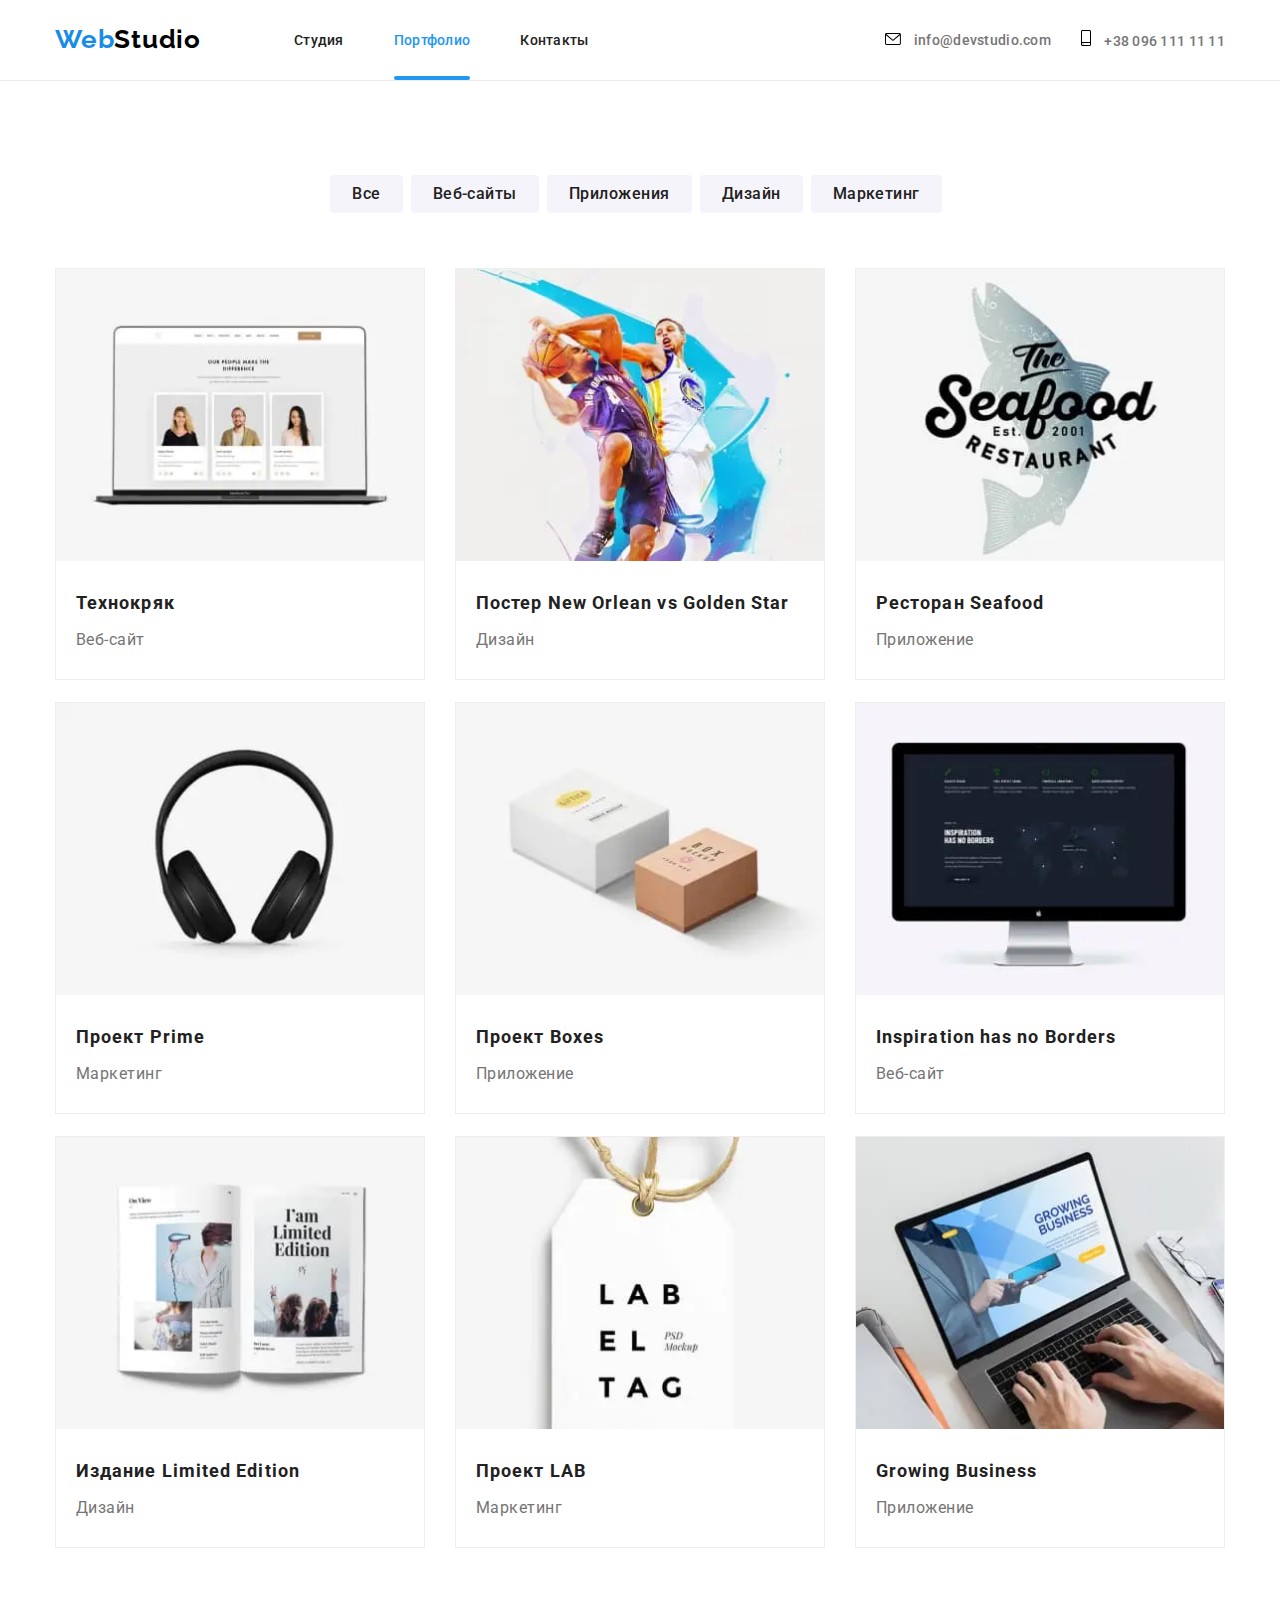
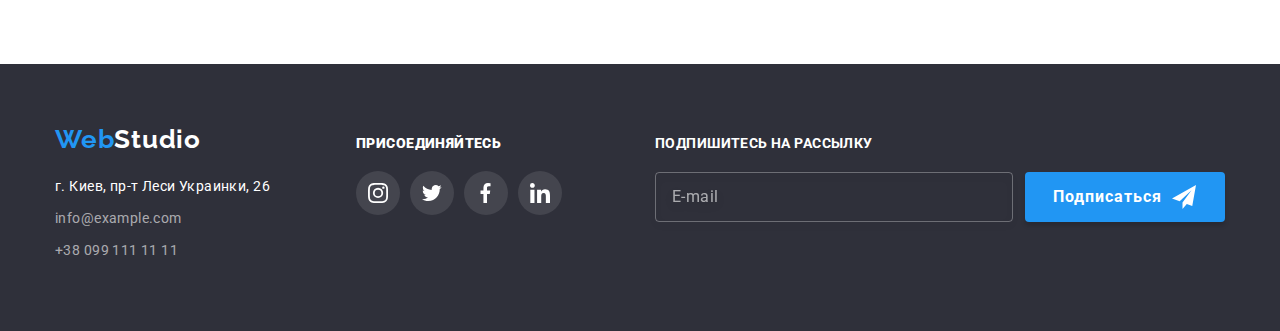
==== commit 1e77d6b9: "готово" ====
--- a/portfolio.html
+++ b/portfolio.html
@@ -72,12 +72,10 @@
         </button>
         <ul class="mobile-menu-nav">
           <li class="mobile-menu-nav-item">
-            <a href="./index.html" class="mobile-menu-nav-link link current"
-              >Студия</a
-            >
+            <a href="./index.html" class="mobile-menu-nav-link link">Студия</a>
           </li>
           <li class="mobile-menu-nav-item">
-            <a href="./portfolio.html" class="mobile-menu-nav-link link"
+            <a href="./portfolio.html" class="mobile-menu-nav-link link current"
               >Портфолио</a
             >
           </li>
@@ -86,33 +84,35 @@
           </li>
         </ul>
 
-        <ul class="mobile-contacts-nav">
-          <li class="mobile-contacts-nav-item">
-            <a href="#" class="mobile-contacts-nav-link link"
-              >+38 096 111 11 11</a
-            >
-          </li>
-          <li class="mobile-contacts-nav-item">
-            <a href="#" class="mobile-contacts-nav-link link"
-              >info@devstudio.com</a
-            >
-          </li>
-        </ul>
-
-        <ul class="mobile-social-list">
-          <li class="mobile-social-list-item">
-            <a href="#" class="mobile-social-list-link link">Instagram</a>
-          </li>
-          <li class="mobile-social-list-item">
-            <a href="#" class="mobile-social-list-link link">Twitter</a>
-          </li>
-          <li class="mobile-social-list-item">
-            <a href="#" class="mobile-social-list-link link">Facebook</a>
-          </li>
-          <li class="mobile-social-list-item">
-            <a href="#" class="mobile-social-list-link link">LinkedIn</a>
-          </li>
-        </ul>
+        <div class="mobile-menu-contacts-container">
+          <ul class="mobile-contacts-nav">
+            <li class="mobile-contacts-nav-item">
+              <a href="#" class="mobile-contacts-nav-link link"
+                >+38 096 111 11 11</a
+              >
+            </li>
+            <li class="mobile-contacts-nav-item">
+              <a href="#" class="mobile-contacts-nav-link link"
+                >info@devstudio.com</a
+              >
+            </li>
+          </ul>
+
+          <ul class="mobile-social-list">
+            <li class="mobile-social-list-item">
+              <a href="#" class="mobile-social-list-link link">Instagram</a>
+            </li>
+            <li class="mobile-social-list-item">
+              <a href="#" class="mobile-social-list-link link">Twitter</a>
+            </li>
+            <li class="mobile-social-list-item">
+              <a href="#" class="mobile-social-list-link link">Facebook</a>
+            </li>
+            <li class="mobile-social-list-item">
+              <a href="#" class="mobile-social-list-link link">LinkedIn</a>
+            </li>
+          </ul>
+        </div>
       </div>
     </header>
     <main>
@@ -192,7 +192,7 @@
                     цифрового шпионажа и атак на защищённые сервера конкурентов.
                   </p>
                 </div>
-                <div class="img-description">
+                <div class="img-description img-description-tablet">
                   <h3 class="description-title">Технокряк</h3>
                   <p class="description-paragraph">Веб-сайт</p>
                 </div>
@@ -328,46 +328,46 @@
                   <picture class="projects-picture">
                     <source
                       srcset="
-                        ./portfolio.html.img/portfolio-desktop/headphones.webp.webp  1x,
-                        portfolio.html.img/portfolio-desktop/headphones@2x.webp.webp 2x
-                      "
-                      media="(min-width:1200px)"
-                      type="image/webp" />
-
-                    <source
-                      srcset="
-                        ./portfolio.html.img/portfolio-desktop/headphones.jpg  1x,
-                        portfolio.html.img/portfolio-desktop/headphones@2x.jpg 2x
-                      "
-                      media="(min-width:1200px)" />
-
-                    <source
-                      srcset="
-                        ./portfolio.html.img/portfolio-tablet/headphones.webp.webp  1x,
-                        portfolio.html.img/portfolio-tablet/headphones@2x.webp.webp 2x
-                      "
-                      media="(min-width:768px)"
-                      type="image/webp" />
-
-                    <source
-                      srcset="
-                        ./portfolio.html.img/portfolio-tablet/headphones.jpg  1x,
-                        portfolio.html.img/portfolio-tablet/headphones@2x.jpg 2x
-                      "
-                      media="(min-width:768px)" />
-
-                    <source
-                      srcset="
-                        ./portfolio.html.img/portfolio-mobile/headphones.webp.webp  1x,
-                        portfolio.html.img/portfolio-mobile/headphones@2x.webp.webp 2x
+                        ./portfolio.html.img/portfolio-desktop/headphones.webp.webp    1x,
+                        ./portfolio.html.img/portfolio-desktop/headphones@2x.webp.webp 2x
+                      "
+                      media="(min-width:1200px)"
+                      type="image/webp" />
+
+                    <source
+                      srcset="
+                        ./portfolio.html.img/portfolio-desktop/headphones.jpg    1x,
+                        ./portfolio.html.img/portfolio-desktop/headphones@2x.jpg 2x
+                      "
+                      media="(min-width:1200px)" />
+
+                    <source
+                      srcset="
+                        ./portfolio.html.img/portfolio-tablet/headphones.webp.webp    1x,
+                        ./portfolio.html.img/portfolio-tablet/headphones@2x.webp.webp 2x
+                      "
+                      media="(min-width:768px)"
+                      type="image/webp" />
+
+                    <source
+                      srcset="
+                        ./portfolio.html.img/portfolio-tablet/headphones.jpg    1x,
+                        ./portfolio.html.img/portfolio-tablet/headphones@2x.jpg 2x
+                      "
+                      media="(min-width:768px)" />
+
+                    <source
+                      srcset="
+                        ./portfolio.html.img/portfolio-mobile/headphones.webp.webp    1x,
+                        ./portfolio.html.img/portfolio-mobile/headphones@2x.webp.webp 2x
                       "
                       media="(min-width:480px)"
                       type="image/webp" />
 
                     <source
                       srcset="
-                        ./portfolio.html.img/portfolio-mobile/headphones.jpg  1x,
-                        portfolio.html.img/portfolio-mobile/headphones@2x.jpg 2x
+                        ./portfolio.html.img/portfolio-mobile/headphones.jpg    1x,
+                        ./portfolio.html.img/portfolio-mobile/headphones@2x.jpg 2x
                       "
                       media="(min-width:480px)" />
                     <img
--- a/css/portfolio.min.css
+++ b/css/portfolio.min.css
@@ -1,2 +1,2 @@
-:root{--mostly-used-color: #212121;--second-level-color: #757575;--accent-color: #2196f3}body{color:var(--mostly-used-color);font-family:Roboto, sans-serif}ul,ol{padding:0;margin:0}.visually-hidden{position:absolute !important;clip:rect(1px 1px 1px 1px);clip:rect(1px, 1px, 1px, 1px);padding:0 !important;border:0 !important;height:1px !important;width:1px !important;overflow:hidden}h1,h2,h3,h4,h5,h6,p{margin:0;padding:0}li{list-style:none}.link{text-decoration:none;color:inherit}.anchor{display:inline-block}img{display:block;max-width:100%;height:auto}.container{width:100%;padding:0 15px}.page-header .container{display:-webkit-box;display:-ms-flexbox;display:flex;-webkit-box-pack:justify;-ms-flex-pack:justify;justify-content:space-between;-webkit-box-align:center;-ms-flex-align:center;align-items:center;margin:0 auto}@media screen and (max-width: 479px){.customers-list{-webkit-box-pack:center;-ms-flex-pack:center;justify-content:center}}@media screen and (min-width: 480px){.container{width:480px;margin:0 auto}}@media screen and (min-width: 768px){.container{width:768px;margin:0 auto}}@media screen and (min-width: 1200px){.container{width:1200px}}@media screen and (max-width: 767px){.nav-list{display:none}.contacts-nav{display:none}}.nav-logo,.footer-logo{display:-webkit-box;display:-ms-flexbox;display:flex;font-family:Raleway;font-weight:700;font-size:26px;line-height:1.192;letter-spacing:0.03em;color:#2196f3;-webkit-transition:color 250ms cubic-bezier(0.4, 0, 0.2, 1);transition:color 250ms cubic-bezier(0.4, 0, 0.2, 1)}.nav-logo-style{color:#000000}.nav-logo,.footer-logo:focus,.nav-logo,.footer-logo:hover{color:#188ce8}@media screen and (max-width: 767px){.burger-button,.mobile-close-button{background-color:transparent;border:none;padding:0}.burger-icon{width:40px;height:40px;-webkit-transition:fill 250ms cubic-bezier(0.4, 0, 0.2, 1);transition:fill 250ms cubic-bezier(0.4, 0, 0.2, 1)}.burger-button:focus .burger-icon{fill:var(--accent-color)}.mobile-menu{position:absolute;top:0;left:50%;-webkit-transform:translateX(-50%) translateY(-100%);transform:translateX(-50%) translateY(-100%);width:100%;max-width:480px;height:100vh;padding:48px 40px;background-color:#ffffff;overflow-y:scroll;z-index:99;-webkit-transition:-webkit-transform 250ms cubic-bezier(0.4, 0, 0.2, 1);transition:-webkit-transform 250ms cubic-bezier(0.4, 0, 0.2, 1);transition:transform 250ms cubic-bezier(0.4, 0, 0.2, 1);transition:transform 250ms cubic-bezier(0.4, 0, 0.2, 1), -webkit-transform 250ms cubic-bezier(0.4, 0, 0.2, 1)}.mobile-menu.is-open{-webkit-transform:translateX(-50%) translateY(0%);transform:translateX(-50%) translateY(0%)}.close-icon{width:40px;height:40px;-webkit-transition:fill 250ms cubic-bezier(0.4, 0, 0.2, 1);transition:fill 250ms cubic-bezier(0.4, 0, 0.2, 1)}.mobile-close-button{position:absolute;top:10px;right:15px}.mobile-close-button:focus .close-icon{fill:var(--accent-color)}.mobile-menu-nav-link{font-weight:500;font-size:40px;line-height:1.175;letter-spacing:0.02em}.mobile-menu-nav-link:focus{color:var(--accent-color)}.current{color:var(--accent-color)}.mobile-menu-nav-item:not(:last-child){margin-bottom:32px}.mobile-contacts-nav-item:first-child{font-weight:500;margin-top:306px;font-size:34px;line-height:1.176;letter-spacing:0.02em;color:var(--accent-color);margin-bottom:32px;-webkit-box-align:center;-ms-flex-align:center;align-items:center}.mobile-contacts-nav-item:last-child{font-weight:500;font-size:24px;line-height:1.166;letter-spacing:0.02em}.mobile-social-list{display:-webkit-box;display:-ms-flexbox;display:flex}.mobile-social-list-link{font-weight:500;font-size:18px;line-height:1.22;letter-spacing:0.02em;color:var(--accent-color)}.mobile-social-list-item:not(:last-child)::after{content:'';margin-left:10px;margin-right:-10px;width:22px;height:0px;border:1px solid rgba(33,33,33,0.2);-webkit-transform:rotate(90deg);transform:rotate(90deg)}.mobile-social-list-item{margin-top:64px}.mobile-social-list-item:not(:first-child){margin-left:20px}}@media screen and (min-width: 768px){.mobile-menu{display:none}.burger-button{display:none}.site-nav{display:-webkit-box;display:-ms-flexbox;display:flex;-webkit-box-align:center;-ms-flex-align:center;align-items:center}.nav-list{display:-webkit-box;display:-ms-flexbox;display:flex;margin-left:88px}.nav-list-item{margin-right:50px}.nav-list-item:last-child{margin-right:0px}.contacts-nav-icon-mail{width:14px;height:10px}.contacts-nav-icon-tel{width:10px;height:14px}.nav-logo{padding-top:26px;padding-bottom:26px}.contacts-nav-info{font-weight:500;font-size:12px;line-height:1.166;letter-spacing:0.02em}.contacts-nav-item:not(:last-child){margin-bottom:10px}.nav-links{font-weight:500;position:relative;display:block;font-size:14px;padding-bottom:32px;padding-top:32px;line-height:1.142;letter-spacing:0.02em;-webkit-transition:color 250ms cubic-bezier(0.4, 0, 0.2, 1);transition:color 250ms cubic-bezier(0.4, 0, 0.2, 1)}.nav-links:hover,.nav-links:focus{color:var(--accent-color)}.current{color:var(--accent-color)}}@media screen and (min-width: 1200px){.contacts-nav{display:-webkit-box;display:-ms-flexbox;display:flex;margin-left:auto;-webkit-box-align:center;-ms-flex-align:center;align-items:center;-webkit-box-pack:center;-ms-flex-pack:center;justify-content:center}.contacts-nav .contacts-nav-item:not(:last-child){margin-right:30px}.nav-list{margin-left:93px}.nav-list{display:-webkit-box;display:-ms-flexbox;display:flex}.nav-list .nav-list-item:not(:last-child){margin-right:50px}.contacts-nav-icon-mail{width:16px;height:12px;margin-right:10px}.contacts-nav-icon-tel{width:10px;height:16px;margin-right:10px}.contacts-nav-info{font-weight:500;font-size:14px;line-height:1.142;letter-spacing:0.02em}.contacts-nav-item:not(:last-child){margin-bottom:0px}.nav-logo{padding-top:24px;padding-bottom:25px}.nav-logo,.footer-logo{font-family:Raleway;font-weight:700;font-size:26px;line-height:1.192;letter-spacing:0.03em;color:#2196f3;-webkit-transition:color 250ms cubic-bezier(0.4, 0, 0.2, 1);transition:color 250ms cubic-bezier(0.4, 0, 0.2, 1)}.nav-logo-style{color:#000000}.nav-logo,.footer-logo:focus,.nav-logo,.footer-logo:hover{color:#188ce8}.contacts-nav-info{font-weight:500;font-size:14px;line-height:1.142;letter-spacing:0.02em;color:var(--second-level-color);-webkit-transition:color 250ms cubic-bezier(0.4, 0, 0.2, 1);transition:color 250ms cubic-bezier(0.4, 0, 0.2, 1)}.contacts-nav-info:hover,.contacts-nav-info:focus{color:var(--accent-color)}.page-header .contacts-nav-info{padding-top:32px;padding-bottom:32px}.contacts-nav-icon-mail{-webkit-transition:fill 250ms cubic-bezier(0.4, 0, 0.2, 1);transition:fill 250ms cubic-bezier(0.4, 0, 0.2, 1)}.contacts-nav-info:hover .contacts-nav-icon-mail,.contacts-nav-info:focus .contacts-nav-icon-mail{fill:var(--accent-color)}.contacts-nav-icon-tel{-webkit-transition:fill 250ms cubic-bezier(0.4, 0, 0.2, 1);transition:fill 250ms cubic-bezier(0.4, 0, 0.2, 1)}.contacts-nav-info:hover .contacts-nav-icon-tel,.contact-nav-info:focus .contacts-nav-icon-tel{fill:var(--accent-color)}}.studio-underline::after{position:absolute;bottom:0;content:'';display:block;width:100%;height:4px;background:#2196f3;border-radius:2px}.portfolio-underline::before{position:absolute;bottom:0;content:'';display:block;width:100%;height:4px;background:#2196f3;border-radius:2px}.dividing-line{border-bottom:1px solid #ececec}.filter-menu{padding-top:94px;padding-bottom:94px}.filter-button-list{display:-webkit-box;display:-ms-flexbox;display:flex;-ms-flex-wrap:wrap;flex-wrap:wrap;margin-bottom:40px}.filter-button:nth-last-child(-n+2){margin-bottom:15px}.filter-button{font-weight:500;padding-left:22px;padding-right:22px;padding-top:6px;padding-bottom:6px;font-size:16px;line-height:1.625;letter-spacing:0.03em;color:var(--mostly-used-color);margin-right:8px;background:#f5f4fa;border:none;border-radius:4px;cursor:pointer;-webkit-transition:all 250ms cubic-bezier(0.4, 0, 0.2, 1);transition:all 250ms cubic-bezier(0.4, 0, 0.2, 1)}.filter-button:hover,.filter-button:focus{color:#ffffff;background-color:var(--accent-color);-webkit-box-shadow:0px 3px 1px rgba(0,0,0,0.1),0px 1px 2px rgba(0,0,0,0.08),0px 2px 2px rgba(0,0,0,0.12);box-shadow:0px 3px 1px rgba(0,0,0,0.1),0px 1px 2px rgba(0,0,0,0.08),0px 2px 2px rgba(0,0,0,0.12);border-radius:4px}@media screen and (min-width: 768px){.filter-button-list{-webkit-box-pack:center;-ms-flex-pack:center;justify-content:center}}.projects-list{display:-webkit-box;display:-ms-flexbox;display:flex;-ms-flex-wrap:wrap;flex-wrap:wrap}.projects-list-link{display:block;background:#ffffff;border:1px solid #eeeeee;-webkit-box-sizing:border-box;box-sizing:border-box;-webkit-transition:background-color 250ms cubic-bezier(0.4, 0, 0.2, 1),border 250ms cubic-bezier(0.4, 0, 0.2, 1),-webkit-box-shadow 250ms cubic-bezier(0.4, 0, 0.2, 1);transition:background-color 250ms cubic-bezier(0.4, 0, 0.2, 1),border 250ms cubic-bezier(0.4, 0, 0.2, 1),-webkit-box-shadow 250ms cubic-bezier(0.4, 0, 0.2, 1);transition:background-color 250ms cubic-bezier(0.4, 0, 0.2, 1),border 250ms cubic-bezier(0.4, 0, 0.2, 1),box-shadow 250ms cubic-bezier(0.4, 0, 0.2, 1);transition:background-color 250ms cubic-bezier(0.4, 0, 0.2, 1),border 250ms cubic-bezier(0.4, 0, 0.2, 1),box-shadow 250ms cubic-bezier(0.4, 0, 0.2, 1),-webkit-box-shadow 250ms cubic-bezier(0.4, 0, 0.2, 1)}.projects-list-link:hover,.projects-list-link:focus{background-color:#ffffff;border:1px solid #eeeeee;-webkit-box-sizing:border-box;box-sizing:border-box;-webkit-box-shadow:0px 1px 1px rgba(0,0,0,0.12),0px 4px 4px rgba(0,0,0,0.06),1px 4px 6px rgba(0,0,0,0.16);box-shadow:0px 1px 1px rgba(0,0,0,0.12),0px 4px 4px rgba(0,0,0,0.06),1px 4px 6px rgba(0,0,0,0.16)}.img-container{position:relative;overflow:hidden}.overlay{position:absolute;width:100%;height:100%;top:0;left:0;padding:63px 24px;font-weight:400;font-size:18px;line-height:1.555;letter-spacing:0.03em;color:#ffffff;background-color:rgba(33,150,243,0.9);-webkit-transform:translateY(100%);transform:translateY(100%);-webkit-transition:-webkit-transform 250ms cubic-bezier(0.4, 0, 0.2, 1);transition:-webkit-transform 250ms cubic-bezier(0.4, 0, 0.2, 1);transition:transform 250ms cubic-bezier(0.4, 0, 0.2, 1);transition:transform 250ms cubic-bezier(0.4, 0, 0.2, 1), -webkit-transform 250ms cubic-bezier(0.4, 0, 0.2, 1)}.projects-list-link:hover .overlay,.projects-list-link:focus .overlay{-webkit-transform:translateY(0);transform:translateY(0)}.projects-list-item{margin-bottom:30px}.img-description{padding:20px 24px}.description-title{font-weight:700;font-size:18px;line-height:2;letter-spacing:0.06em;color:var(--mostly-used-color);-webkit-transition:color 250ms cubic-bezier(0.4, 0, 0.2, 1);transition:color 250ms cubic-bezier(0.4, 0, 0.2, 1)}.description-title:hover,.description-title:focus{color:var(--accent-color)}.description-paragraph{font-weight:400;margin-top:4px;font-size:16px;line-height:1.875;letter-spacing:0.03em;color:var(--second-level-color);-webkit-transition:color 250ms cubic-bezier(0.4, 0, 0.2, 1);transition:color 250ms cubic-bezier(0.4, 0, 0.2, 1)}.description-paragraph:hover,.description-paragraph:focus{color:var(--accent-color)}@media screen and (min-width: 768px){.projects-list{-webkit-box-pack:justify;-ms-flex-pack:justify;justify-content:space-between}}.footer{background-color:#2f303a;padding-top:60px;padding-bottom:60px}.footer-logo{margin-bottom:20px;display:-webkit-box;display:-ms-flexbox;display:flex;-webkit-box-pack:center;-ms-flex-pack:center;justify-content:center}.footer-logo-style{color:#ffffff}.footer-list-item{display:-webkit-box;display:-ms-flexbox;display:flex;-webkit-box-pack:center;-ms-flex-pack:center;justify-content:center;margin-bottom:8px}.main-contacts{font-family:inherit;font-style:inherit;min-width:231px}.footer-contact-info{font-weight:400;font-size:14px;line-height:1.714;letter-spacing:0.03em;color:rgba(255,255,255,0.6);-webkit-transition:color 250ms cubic-bezier(0.4, 0, 0.2, 1);transition:color 250ms cubic-bezier(0.4, 0, 0.2, 1)}.footer-contact-info:hover,.footer-contact-info:focus{color:var(--accent-color)}.address-on-map{font-weight:400;font-size:14px;line-height:1.714;letter-spacing:0.03em;color:#ffffff;-webkit-transition:color 250ms cubic-bezier(0.4, 0, 0.2, 1);transition:color 250ms cubic-bezier(0.4, 0, 0.2, 1)}.address-on-map:hover,.address-on-map:focus{color:var(--accent-color)}.footer-social-container{-webkit-box-align:baseline;-ms-flex-align:baseline;align-items:baseline}.footer-social-item{margin-right:10px}.footer-social-item:last-child{margin-right:0px}.join-us{text-align:center;font-weight:900;font-size:14px;line-height:1.142;letter-spacing:0.03em;text-transform:uppercase;color:#ffffff;margin-top:60px;margin-bottom:20px}.footer-social-list{-webkit-box-pack:center;-ms-flex-pack:center;justify-content:center;margin-top:20px;margin-bottom:60px;display:-webkit-box;display:-ms-flexbox;display:flex;-webkit-box-align:baseline;-ms-flex-align:baseline;align-items:baseline}.footer-social-icon{width:20px;height:20px;fill:#ffffff}.footer-social-link{width:44px;height:44px;display:-webkit-box;display:-ms-flexbox;display:flex;-webkit-box-pack:center;-ms-flex-pack:center;justify-content:center;-webkit-box-align:center;-ms-flex-align:center;align-items:center;border-radius:50%;background-color:rgba(255,255,255,0.1);-webkit-transition:background-color 250ms cubic-bezier(0.4, 0, 0.2, 1);transition:background-color 250ms cubic-bezier(0.4, 0, 0.2, 1)}.footer-social-link:hover,.footer-social-link:focus{background-color:var(--accent-color)}.footer-submit-wrapper{display:-webkit-box;display:-ms-flexbox;display:flex;-webkit-box-orient:vertical;-webkit-box-direction:normal;-ms-flex-direction:column;flex-direction:column}.footer-action-call{margin-bottom:20px;text-align:center;font-weight:700;font-size:14px;line-height:1.14;letter-spacing:0.03em;text-transform:uppercase;color:#ffffff}.footer-submit-form{display:-webkit-box;display:-ms-flexbox;display:flex;-webkit-box-align:center;-ms-flex-align:center;align-items:center;-webkit-box-orient:vertical;-webkit-box-direction:normal;-ms-flex-direction:column;flex-direction:column}.footer-submit-input{margin-bottom:20px;border:1px solid rgba(255,255,255,0.3);-webkit-box-sizing:border-box;box-sizing:border-box;-webkit-filter:drop-shadow(0px 4px 4px rgba(0,0,0,0.15));filter:drop-shadow(0px 4px 4px rgba(0,0,0,0.15));border-radius:4px;background-color:inherit;padding-top:15px;padding-bottom:15px;padding-left:16px;width:450px;height:50px;outline:none;font-weight:400;font-size:16px;line-height:1.25;letter-spacing:0.03em;color:#ffffff}.footer-submit-input:focus{border:1px solid var(--accent-color);border-radius:3px}.footer-submit-input::-webkit-input-placeholder{font-weight:400;font-size:16px;line-height:1.25;letter-spacing:0.03em;color:rgba(255,255,255,0.6)}.footer-submit-input:-ms-input-placeholder{font-weight:400;font-size:16px;line-height:1.25;letter-spacing:0.03em;color:rgba(255,255,255,0.6)}.footer-submit-input::-ms-input-placeholder{font-weight:400;font-size:16px;line-height:1.25;letter-spacing:0.03em;color:rgba(255,255,255,0.6)}.footer-submit-input::placeholder{font-weight:400;font-size:16px;line-height:1.25;letter-spacing:0.03em;color:rgba(255,255,255,0.6)}@media screen and (max-width: 479px){.footer-submit-input{width:320px}}.footer-submit-button{width:200px;display:-webkit-box;display:-ms-flexbox;display:flex;-webkit-box-align:center;-ms-flex-align:center;align-items:center;min-width:200px;background-color:var(--accent-color);-webkit-box-shadow:0px 4px 4px rgba(0,0,0,0.15);box-shadow:0px 4px 4px rgba(0,0,0,0.15);border:none;border-radius:4px;padding:10px 28px;font-weight:700;font-size:16px;line-height:1.87;text-align:center;letter-spacing:0.06em;color:#ffffff;cursor:pointer;-webkit-transition:background-color 250ms cubic-bezier(0.4, 0, 0.2, 1);transition:background-color 250ms cubic-bezier(0.4, 0, 0.2, 1)}.footer-submit-button:hover,.footer-submit-button:focus{background-color:#188ce8}.submit-icon{margin-left:10px}@media screen and (min-width: 768px){.footer-social-container{display:-webkit-box;display:-ms-flexbox;display:flex;-ms-flex-wrap:wrap;flex-wrap:wrap;-webkit-box-align:baseline;-ms-flex-align:baseline;align-items:baseline;-webkit-box-pack:center;-ms-flex-pack:center;justify-content:center}.main-contacts{margin-right:165px}.footer-submit-wrapper{margin-top:60px}}@media screen and (min-width: 1200px){.footer-list-item{-webkit-box-pack:left;-ms-flex-pack:left;justify-content:left}.footer-social-container{-webkit-box-pack:left;-ms-flex-pack:left;justify-content:left}.footer-logo{-webkit-box-pack:left;-ms-flex-pack:left;justify-content:left}.main-contacts{margin-right:70px}.footer-submit-input{width:358px;margin-right:12px}.join-us{text-align:left}.footer-action-call{text-align:left}.footer-submit-wrapper{margin-left:93px}.footer-submit-form{-webkit-box-orient:horizontal;-webkit-box-direction:normal;-ms-flex-direction:row;flex-direction:row;-webkit-box-align:baseline;-ms-flex-align:baseline;align-items:baseline}}
+:root{--mostly-used-color: #212121;--second-level-color: #757575;--accent-color: #2196f3}body{color:var(--mostly-used-color);font-family:Roboto, sans-serif}ul,ol{padding:0;margin:0}.visually-hidden{position:absolute !important;clip:rect(1px 1px 1px 1px);clip:rect(1px, 1px, 1px, 1px);padding:0 !important;border:0 !important;height:1px !important;width:1px !important;overflow:hidden}h1,h2,h3,h4,h5,h6,p{margin:0;padding:0}li{list-style:none}.link{text-decoration:none;color:inherit}.anchor{display:inline-block}img{display:block;max-width:100%;height:auto}.container{width:100%;padding:0 15px}.page-header .container{display:-webkit-box;display:-ms-flexbox;display:flex;-webkit-box-pack:justify;-ms-flex-pack:justify;justify-content:space-between;-webkit-box-align:center;-ms-flex-align:center;align-items:center;margin:0 auto}@media screen and (max-width: 479px){.customers-list{-webkit-box-pack:center;-ms-flex-pack:center;justify-content:center}}@media screen and (min-width: 480px){.container{width:480px;margin:0 auto}}@media screen and (min-width: 768px){.container{width:768px;margin:0 auto}}@media screen and (min-width: 1200px){.container{width:1200px}}@media screen and (max-width: 767px){.nav-list{display:none}.contacts-nav{display:none}}.nav-logo,.footer-logo{display:-webkit-box;display:-ms-flexbox;display:flex;font-family:Raleway;font-weight:700;font-size:26px;line-height:1.192;letter-spacing:0.03em;color:#2196f3;-webkit-transition:color 250ms cubic-bezier(0.4, 0, 0.2, 1);transition:color 250ms cubic-bezier(0.4, 0, 0.2, 1)}.nav-logo-style{color:#000000}.nav-logo,.footer-logo:focus,.nav-logo,.footer-logo:hover{color:#188ce8}.mobile-menu{position:relative}.mobile-menu-contacts-container{position:absolute;left:40px;bottom:48px}@media screen and (max-width: 767px){.burger-button,.mobile-close-button{background-color:transparent;border:none;padding:0}.burger-icon{width:40px;height:40px;-webkit-transition:fill 250ms cubic-bezier(0.4, 0, 0.2, 1);transition:fill 250ms cubic-bezier(0.4, 0, 0.2, 1)}.burger-button:focus .burger-icon{fill:var(--accent-color)}.mobile-menu{position:absolute;top:0;left:50%;-webkit-transform:translateX(-50%) translateY(-100%);transform:translateX(-50%) translateY(-100%);width:100%;max-width:480px;height:100vh;padding:48px 40px;background-color:#ffffff;overflow-y:scroll;z-index:99;-webkit-transition:-webkit-transform 250ms cubic-bezier(0.4, 0, 0.2, 1);transition:-webkit-transform 250ms cubic-bezier(0.4, 0, 0.2, 1);transition:transform 250ms cubic-bezier(0.4, 0, 0.2, 1);transition:transform 250ms cubic-bezier(0.4, 0, 0.2, 1), -webkit-transform 250ms cubic-bezier(0.4, 0, 0.2, 1)}.mobile-menu.is-open{-webkit-transform:translateX(-50%) translateY(0%);transform:translateX(-50%) translateY(0%)}.close-icon{width:40px;height:40px;-webkit-transition:fill 250ms cubic-bezier(0.4, 0, 0.2, 1);transition:fill 250ms cubic-bezier(0.4, 0, 0.2, 1)}.mobile-close-button{position:absolute;top:10px;right:15px}.mobile-close-button:focus .close-icon{fill:var(--accent-color)}.mobile-menu-nav-link{font-weight:500;font-size:40px;line-height:1.175;letter-spacing:0.02em}.mobile-menu-nav-link:focus{color:var(--accent-color)}.current{color:var(--accent-color)}.mobile-menu-nav-item:not(:last-child){margin-bottom:32px}.mobile-contacts-nav-item:first-child{font-weight:500;font-size:34px;line-height:1.176;letter-spacing:0.02em;color:var(--accent-color);margin-bottom:32px;-webkit-box-align:center;-ms-flex-align:center;align-items:center}.mobile-contacts-nav-item:last-child{font-weight:500;font-size:24px;line-height:1.166;letter-spacing:0.02em}.mobile-social-list{display:-webkit-box;display:-ms-flexbox;display:flex}.mobile-social-list-link{font-weight:500;font-size:18px;line-height:1.22;letter-spacing:0.02em;color:var(--accent-color)}.mobile-social-list-item:not(:last-child)::after{content:'';margin-left:10px;margin-right:-10px;width:22px;height:0px;border:1px solid rgba(33,33,33,0.2);-webkit-transform:rotate(90deg);transform:rotate(90deg)}.mobile-social-list-item{margin-top:64px}.mobile-social-list-item:not(:first-child){margin-left:20px}}@media screen and (min-width: 768px){.mobile-menu{display:none}.burger-button{display:none}.site-nav{display:-webkit-box;display:-ms-flexbox;display:flex;-webkit-box-align:center;-ms-flex-align:center;align-items:center}.nav-list{display:-webkit-box;display:-ms-flexbox;display:flex;margin-left:88px}.nav-list-item{margin-right:50px}.nav-list-item:last-child{margin-right:0px}.contacts-nav-icon-mail{width:14px;height:10px}.contacts-nav-icon-tel{width:10px;height:14px}.nav-logo{padding-top:26px;padding-bottom:26px}.contacts-nav-info{font-weight:500;font-size:12px;line-height:1.166;letter-spacing:0.02em}.contacts-nav-item:not(:last-child){margin-bottom:10px}.nav-links{font-weight:500;position:relative;display:block;font-size:14px;padding-bottom:32px;padding-top:32px;line-height:1.142;letter-spacing:0.02em;-webkit-transition:color 250ms cubic-bezier(0.4, 0, 0.2, 1);transition:color 250ms cubic-bezier(0.4, 0, 0.2, 1)}.nav-links:hover,.nav-links:focus{color:var(--accent-color)}.current{color:var(--accent-color)}}@media screen and (min-width: 1200px){.contacts-nav{display:-webkit-box;display:-ms-flexbox;display:flex;margin-left:auto;-webkit-box-align:center;-ms-flex-align:center;align-items:center;-webkit-box-pack:center;-ms-flex-pack:center;justify-content:center}.contacts-nav .contacts-nav-item:not(:last-child){margin-right:30px}.nav-list{margin-left:93px}.nav-list{display:-webkit-box;display:-ms-flexbox;display:flex}.nav-list .nav-list-item:not(:last-child){margin-right:50px}.contacts-nav-icon-mail{width:16px;height:12px;margin-right:10px}.contacts-nav-icon-tel{width:10px;height:16px;margin-right:10px}.contacts-nav-info{font-weight:500;font-size:14px;line-height:1.142;letter-spacing:0.02em}.contacts-nav-item:not(:last-child){margin-bottom:0px}.nav-logo{padding-top:24px;padding-bottom:25px}.nav-logo,.footer-logo{font-family:Raleway;font-weight:700;font-size:26px;line-height:1.192;letter-spacing:0.03em;color:#2196f3;-webkit-transition:color 250ms cubic-bezier(0.4, 0, 0.2, 1);transition:color 250ms cubic-bezier(0.4, 0, 0.2, 1)}.nav-logo-style{color:#000000}.nav-logo,.footer-logo:focus,.nav-logo,.footer-logo:hover{color:#188ce8}.contacts-nav-info{font-weight:500;font-size:14px;line-height:1.142;letter-spacing:0.02em;color:var(--second-level-color);-webkit-transition:color 250ms cubic-bezier(0.4, 0, 0.2, 1);transition:color 250ms cubic-bezier(0.4, 0, 0.2, 1)}.contacts-nav-info:hover,.contacts-nav-info:focus{color:var(--accent-color)}.page-header .contacts-nav-info{padding-top:32px;padding-bottom:32px}.contacts-nav-icon-mail{-webkit-transition:fill 250ms cubic-bezier(0.4, 0, 0.2, 1);transition:fill 250ms cubic-bezier(0.4, 0, 0.2, 1)}.contacts-nav-info:hover .contacts-nav-icon-mail,.contacts-nav-info:focus .contacts-nav-icon-mail{fill:var(--accent-color)}.contacts-nav-icon-tel{-webkit-transition:fill 250ms cubic-bezier(0.4, 0, 0.2, 1);transition:fill 250ms cubic-bezier(0.4, 0, 0.2, 1)}.contacts-nav-info:hover .contacts-nav-icon-tel,.contact-nav-info:focus .contacts-nav-icon-tel{fill:var(--accent-color)}}.studio-underline::after{position:absolute;bottom:0;content:'';display:block;width:100%;height:4px;background:#2196f3;border-radius:2px}.portfolio-underline::before{position:absolute;bottom:0;content:'';display:block;width:100%;height:4px;background:#2196f3;border-radius:2px}.dividing-line{border-bottom:1px solid #ececec}.filter-menu{padding-top:94px;padding-bottom:94px}.filter-button-list{display:-webkit-box;display:-ms-flexbox;display:flex;-ms-flex-wrap:wrap;flex-wrap:wrap;margin-bottom:40px}.filter-button:nth-last-child(-n+2){margin-bottom:15px}.filter-button{font-weight:500;padding-left:22px;padding-right:22px;padding-top:6px;padding-bottom:6px;font-size:16px;line-height:1.625;letter-spacing:0.03em;color:var(--mostly-used-color);margin-right:8px;background:#f5f4fa;border:none;border-radius:4px;cursor:pointer;-webkit-transition:all 250ms cubic-bezier(0.4, 0, 0.2, 1);transition:all 250ms cubic-bezier(0.4, 0, 0.2, 1)}.filter-button:hover,.filter-button:focus{color:#ffffff;background-color:var(--accent-color);-webkit-box-shadow:0px 3px 1px rgba(0,0,0,0.1),0px 1px 2px rgba(0,0,0,0.08),0px 2px 2px rgba(0,0,0,0.12);box-shadow:0px 3px 1px rgba(0,0,0,0.1),0px 1px 2px rgba(0,0,0,0.08),0px 2px 2px rgba(0,0,0,0.12);border-radius:4px}@media screen and (min-width: 768px){.filter-button-list{-webkit-box-pack:center;-ms-flex-pack:center;justify-content:center}}.projects-list{display:-webkit-box;display:-ms-flexbox;display:flex;-ms-flex-wrap:wrap;flex-wrap:wrap}.projects-list-link{display:block;background:#ffffff;border:1px solid #eeeeee;-webkit-box-sizing:border-box;box-sizing:border-box;-webkit-transition:background-color 250ms cubic-bezier(0.4, 0, 0.2, 1),border 250ms cubic-bezier(0.4, 0, 0.2, 1),-webkit-box-shadow 250ms cubic-bezier(0.4, 0, 0.2, 1);transition:background-color 250ms cubic-bezier(0.4, 0, 0.2, 1),border 250ms cubic-bezier(0.4, 0, 0.2, 1),-webkit-box-shadow 250ms cubic-bezier(0.4, 0, 0.2, 1);transition:background-color 250ms cubic-bezier(0.4, 0, 0.2, 1),border 250ms cubic-bezier(0.4, 0, 0.2, 1),box-shadow 250ms cubic-bezier(0.4, 0, 0.2, 1);transition:background-color 250ms cubic-bezier(0.4, 0, 0.2, 1),border 250ms cubic-bezier(0.4, 0, 0.2, 1),box-shadow 250ms cubic-bezier(0.4, 0, 0.2, 1),-webkit-box-shadow 250ms cubic-bezier(0.4, 0, 0.2, 1)}.projects-list-link:hover,.projects-list-link:focus{background-color:#ffffff;border:1px solid #eeeeee;-webkit-box-sizing:border-box;box-sizing:border-box;-webkit-box-shadow:0px 1px 1px rgba(0,0,0,0.12),0px 4px 4px rgba(0,0,0,0.06),1px 4px 6px rgba(0,0,0,0.16);box-shadow:0px 1px 1px rgba(0,0,0,0.12),0px 4px 4px rgba(0,0,0,0.06),1px 4px 6px rgba(0,0,0,0.16)}.img-container{position:relative;overflow:hidden}.overlay{position:absolute;width:100%;height:100%;top:0;left:0;padding:77px 24px;font-weight:400;font-size:18px;line-height:1.555;letter-spacing:0.03em;color:#ffffff;background-color:rgba(33,150,243,0.9);-webkit-transform:translateY(100%);transform:translateY(100%);-webkit-transition:-webkit-transform 250ms cubic-bezier(0.4, 0, 0.2, 1);transition:-webkit-transform 250ms cubic-bezier(0.4, 0, 0.2, 1);transition:transform 250ms cubic-bezier(0.4, 0, 0.2, 1);transition:transform 250ms cubic-bezier(0.4, 0, 0.2, 1), -webkit-transform 250ms cubic-bezier(0.4, 0, 0.2, 1)}.projects-list-link:hover .overlay,.projects-list-link:focus .overlay{-webkit-transform:translateY(0);transform:translateY(0)}.projects-list-item{margin-bottom:30px}.img-description{padding:20px 24px}.description-title{font-weight:700;font-size:18px;line-height:2;letter-spacing:0.06em;color:var(--mostly-used-color);-webkit-transition:color 250ms cubic-bezier(0.4, 0, 0.2, 1);transition:color 250ms cubic-bezier(0.4, 0, 0.2, 1)}.description-title:hover,.description-title:focus{color:var(--accent-color)}.description-paragraph{font-weight:400;margin-top:4px;font-size:16px;line-height:1.875;letter-spacing:0.03em;color:var(--second-level-color);-webkit-transition:color 250ms cubic-bezier(0.4, 0, 0.2, 1);transition:color 250ms cubic-bezier(0.4, 0, 0.2, 1)}.description-paragraph:hover,.description-paragraph:focus{color:var(--accent-color)}@media screen and (min-width: 768px){.projects-list{-webkit-box-pack:justify;-ms-flex-pack:justify;justify-content:space-between}.projects-list-item{width:354px}.img-description-tablet{padding:20px 24px 56px 24px}.overlay{padding:49px 24px}}@media screen and (min-width: 1200px){.overlay{padding:63px 24px}.projects-list-item{width:370px;height:404px}.img-description{padding:24px 20px}}.footer{background-color:#2f303a;padding-top:60px;padding-bottom:60px}.footer-logo{margin-bottom:20px;display:-webkit-box;display:-ms-flexbox;display:flex;-webkit-box-pack:center;-ms-flex-pack:center;justify-content:center}.footer-logo-style{color:#ffffff}.footer-list-item{display:-webkit-box;display:-ms-flexbox;display:flex;-webkit-box-pack:center;-ms-flex-pack:center;justify-content:center;margin-bottom:8px}.main-contacts{font-family:inherit;font-style:inherit;min-width:231px}.footer-contact-info{font-weight:400;font-size:14px;line-height:1.714;letter-spacing:0.03em;color:rgba(255,255,255,0.6);-webkit-transition:color 250ms cubic-bezier(0.4, 0, 0.2, 1);transition:color 250ms cubic-bezier(0.4, 0, 0.2, 1)}.footer-contact-info:hover,.footer-contact-info:focus{color:var(--accent-color)}.address-on-map{font-weight:400;font-size:14px;line-height:1.714;letter-spacing:0.03em;color:#ffffff;-webkit-transition:color 250ms cubic-bezier(0.4, 0, 0.2, 1);transition:color 250ms cubic-bezier(0.4, 0, 0.2, 1)}.address-on-map:hover,.address-on-map:focus{color:var(--accent-color)}.footer-social-container{-webkit-box-align:baseline;-ms-flex-align:baseline;align-items:baseline}.footer-social-item{margin-right:10px}.footer-social-item:last-child{margin-right:0px}.join-us{text-align:center;font-weight:900;font-size:14px;line-height:1.142;letter-spacing:0.03em;text-transform:uppercase;color:#ffffff;margin-top:60px;margin-bottom:20px}.footer-social-list{-webkit-box-pack:center;-ms-flex-pack:center;justify-content:center;margin-top:20px;margin-bottom:60px;display:-webkit-box;display:-ms-flexbox;display:flex;-webkit-box-align:baseline;-ms-flex-align:baseline;align-items:baseline}.footer-social-icon{width:20px;height:20px;fill:#ffffff}.footer-social-link{width:44px;height:44px;display:-webkit-box;display:-ms-flexbox;display:flex;-webkit-box-pack:center;-ms-flex-pack:center;justify-content:center;-webkit-box-align:center;-ms-flex-align:center;align-items:center;border-radius:50%;background-color:rgba(255,255,255,0.1);-webkit-transition:background-color 250ms cubic-bezier(0.4, 0, 0.2, 1);transition:background-color 250ms cubic-bezier(0.4, 0, 0.2, 1)}.footer-social-link:hover,.footer-social-link:focus{background-color:var(--accent-color)}.footer-submit-wrapper{display:-webkit-box;display:-ms-flexbox;display:flex;-webkit-box-orient:vertical;-webkit-box-direction:normal;-ms-flex-direction:column;flex-direction:column}.footer-action-call{margin-bottom:20px;text-align:center;font-weight:700;font-size:14px;line-height:1.14;letter-spacing:0.03em;text-transform:uppercase;color:#ffffff}.footer-submit-form{display:-webkit-box;display:-ms-flexbox;display:flex;-webkit-box-align:center;-ms-flex-align:center;align-items:center;-webkit-box-orient:vertical;-webkit-box-direction:normal;-ms-flex-direction:column;flex-direction:column}.footer-submit-input{margin-bottom:20px;border:1px solid rgba(255,255,255,0.3);-webkit-box-sizing:border-box;box-sizing:border-box;-webkit-filter:drop-shadow(0px 4px 4px rgba(0,0,0,0.15));filter:drop-shadow(0px 4px 4px rgba(0,0,0,0.15));border-radius:4px;background-color:inherit;padding-top:15px;padding-bottom:15px;padding-left:16px;width:450px;height:50px;outline:none;font-weight:400;font-size:16px;line-height:1.25;letter-spacing:0.03em;color:#ffffff}.footer-submit-input:focus{border:1px solid var(--accent-color);border-radius:3px}.footer-submit-input::-webkit-input-placeholder{font-weight:400;font-size:16px;line-height:1.25;letter-spacing:0.03em;color:rgba(255,255,255,0.6)}.footer-submit-input:-ms-input-placeholder{font-weight:400;font-size:16px;line-height:1.25;letter-spacing:0.03em;color:rgba(255,255,255,0.6)}.footer-submit-input::-ms-input-placeholder{font-weight:400;font-size:16px;line-height:1.25;letter-spacing:0.03em;color:rgba(255,255,255,0.6)}.footer-submit-input::placeholder{font-weight:400;font-size:16px;line-height:1.25;letter-spacing:0.03em;color:rgba(255,255,255,0.6)}@media screen and (max-width: 479px){.footer-submit-input{width:320px}}.footer-submit-button{width:200px;display:-webkit-box;display:-ms-flexbox;display:flex;-webkit-box-align:center;-ms-flex-align:center;align-items:center;min-width:200px;background-color:var(--accent-color);-webkit-box-shadow:0px 4px 4px rgba(0,0,0,0.15);box-shadow:0px 4px 4px rgba(0,0,0,0.15);border:none;border-radius:4px;padding:10px 28px;font-weight:700;font-size:16px;line-height:1.87;text-align:center;letter-spacing:0.06em;color:#ffffff;cursor:pointer;-webkit-transition:background-color 250ms cubic-bezier(0.4, 0, 0.2, 1);transition:background-color 250ms cubic-bezier(0.4, 0, 0.2, 1)}.footer-submit-button:hover,.footer-submit-button:focus{background-color:#188ce8}.submit-icon{margin-left:10px}@media screen and (min-width: 768px){.footer-social-container{display:-webkit-box;display:-ms-flexbox;display:flex;-ms-flex-wrap:wrap;flex-wrap:wrap;-webkit-box-align:baseline;-ms-flex-align:baseline;align-items:baseline;-webkit-box-pack:center;-ms-flex-pack:center;justify-content:center}.footer-social-list{margin:0px}.main-contacts{margin-right:165px}.footer-submit-wrapper{margin-top:60px}.join-us{margin-top:0px}}@media screen and (min-width: 1200px){.footer-list-item{-webkit-box-pack:left;-ms-flex-pack:left;justify-content:left}.footer-social-container{-webkit-box-pack:left;-ms-flex-pack:left;justify-content:left}.footer-logo{-webkit-box-pack:left;-ms-flex-pack:left;justify-content:left}.main-contacts{margin-right:70px}.footer-submit-input{width:358px;margin-right:12px}.footer-submit-wrapper{margin-top:0px}.join-us{text-align:left}.footer-action-call{text-align:left}.footer-submit-wrapper{margin-left:93px}.footer-submit-form{-webkit-box-orient:horizontal;-webkit-box-direction:normal;-ms-flex-direction:row;flex-direction:row;-webkit-box-align:baseline;-ms-flex-align:baseline;align-items:baseline}}
 /*# sourceMappingURL=portfolio.min.css.map */